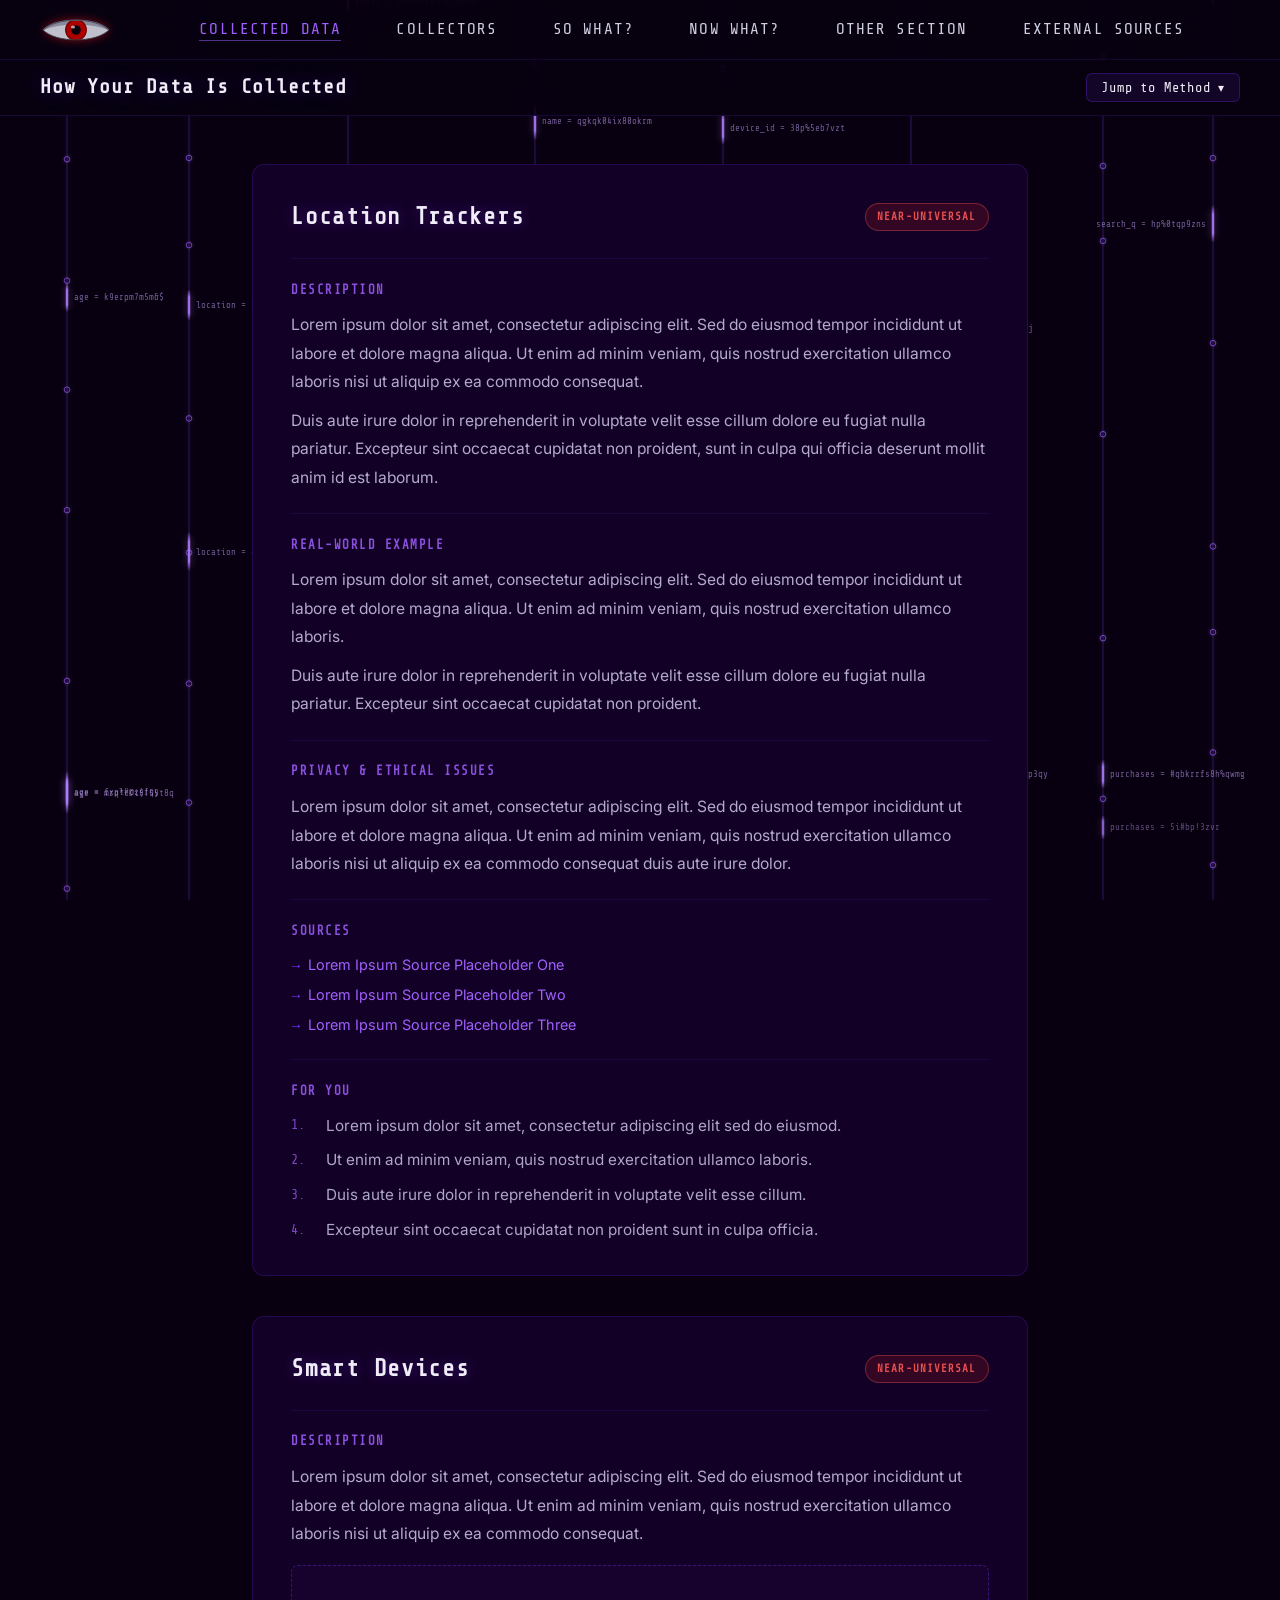
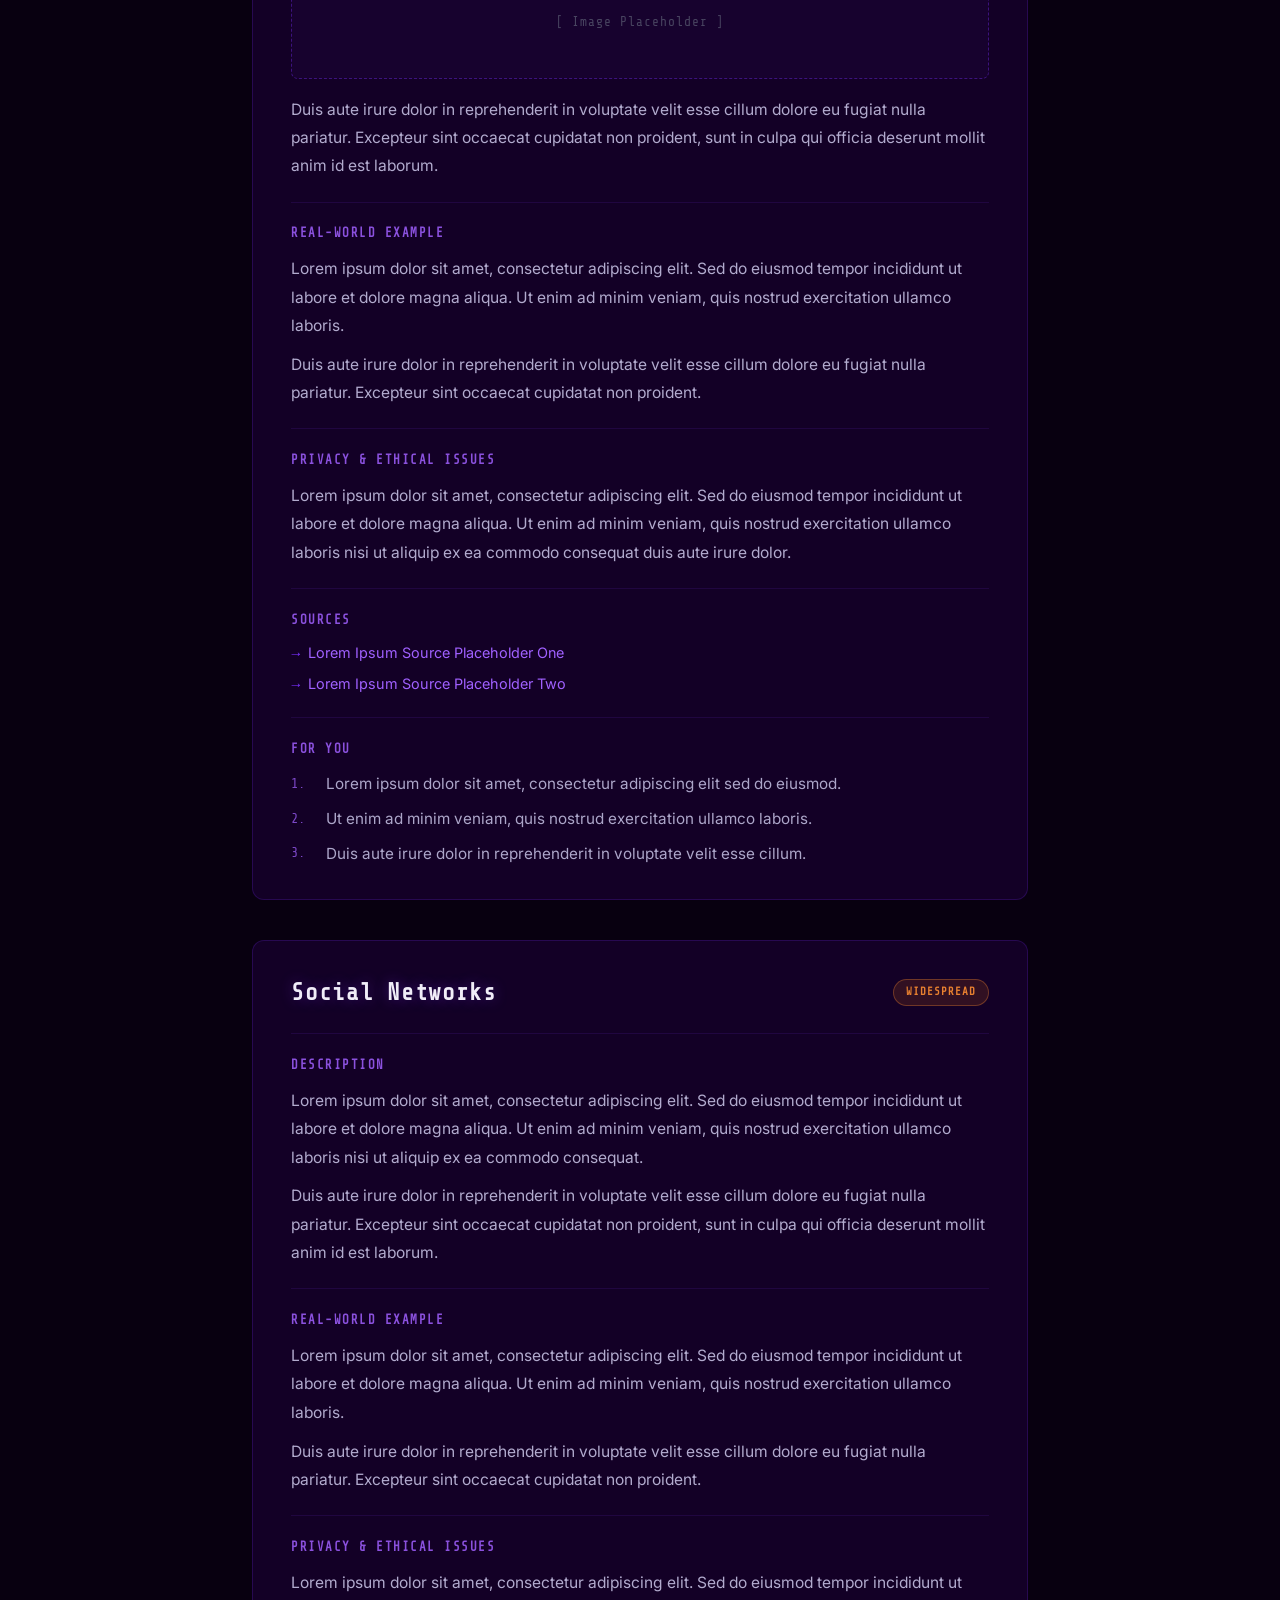
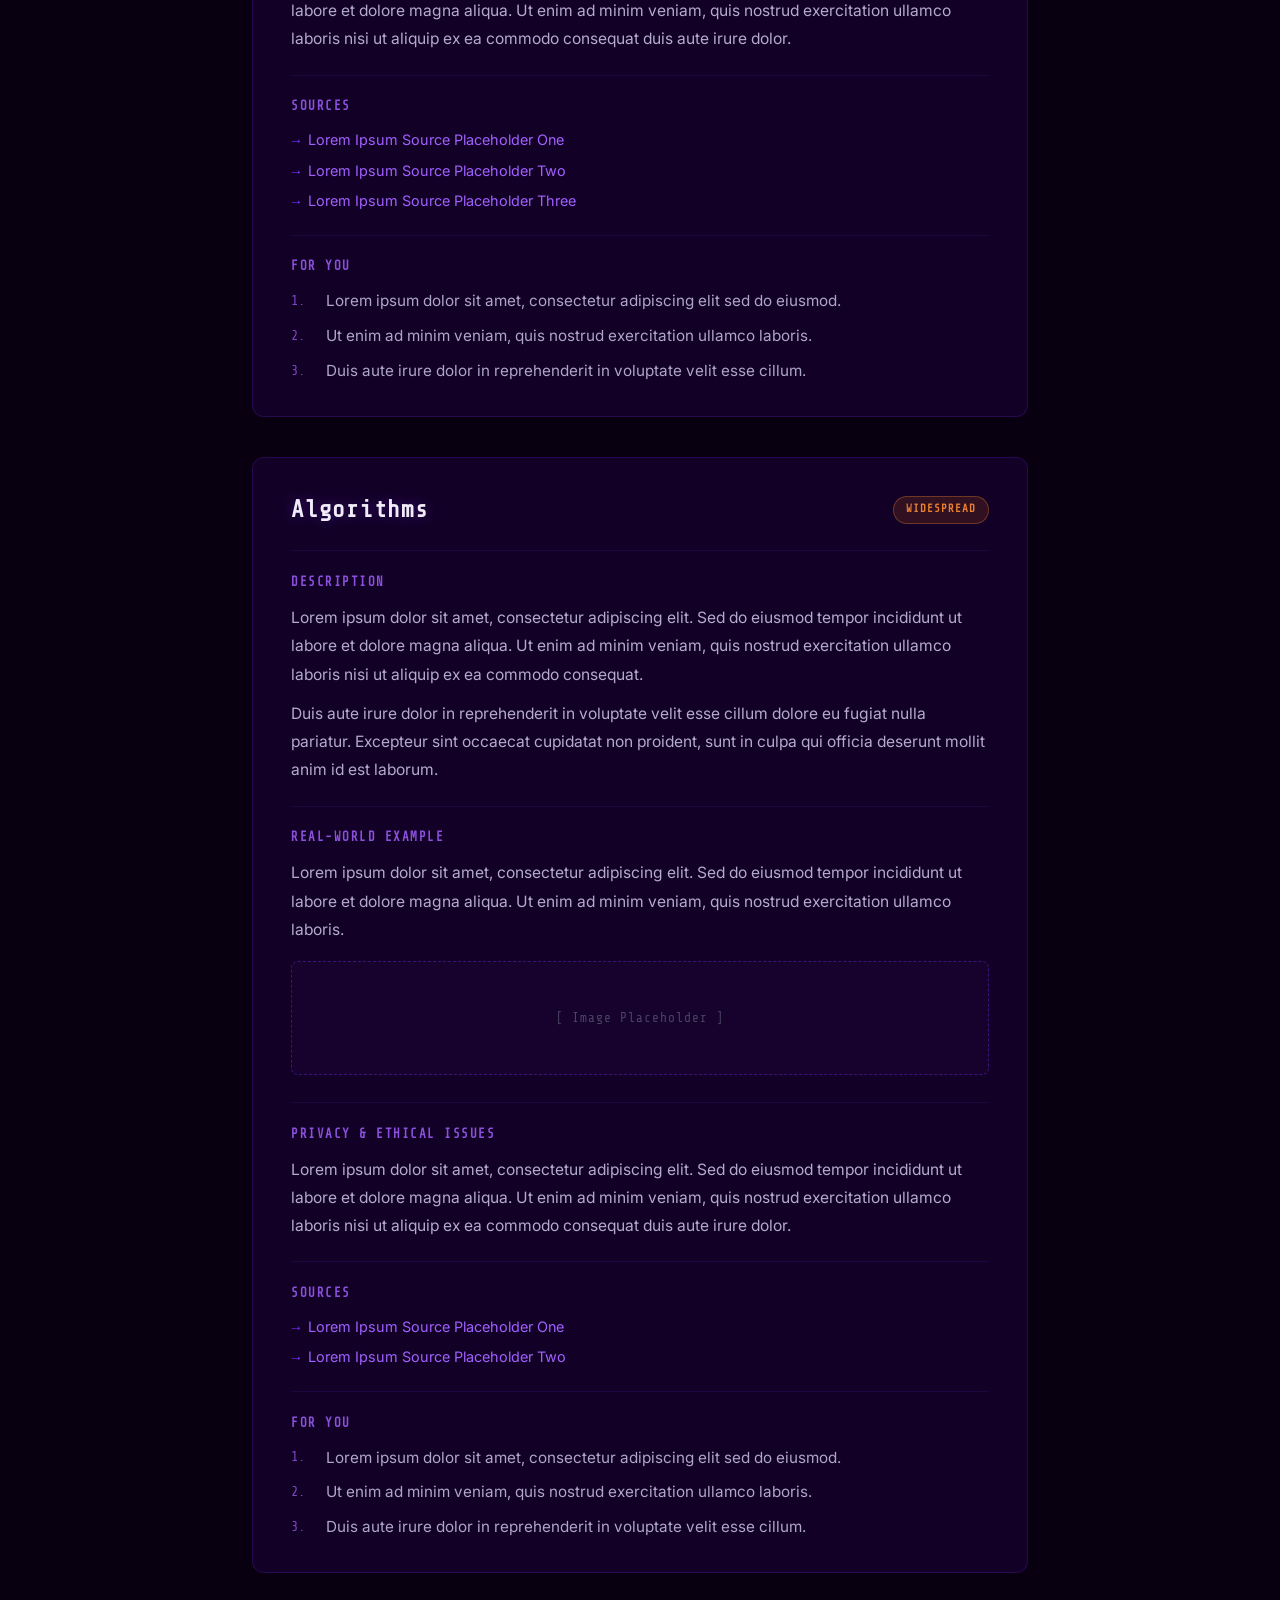
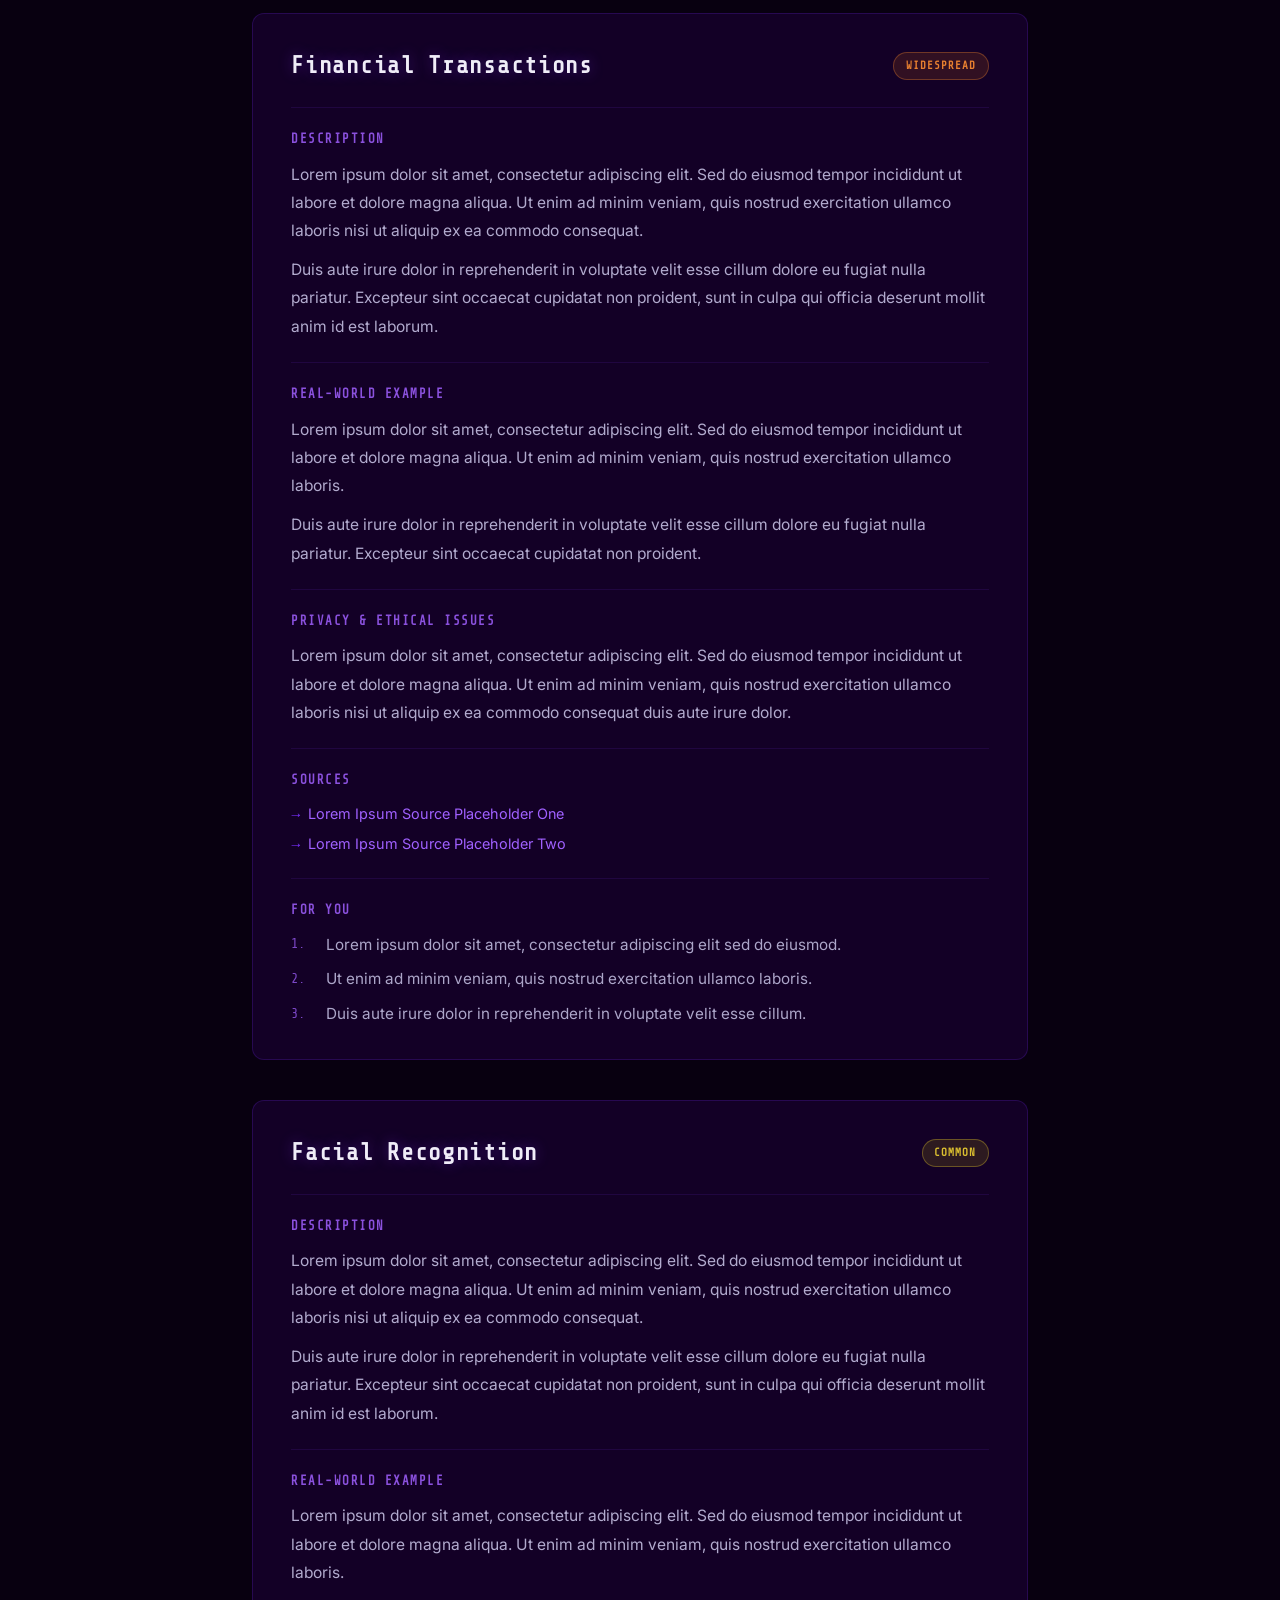
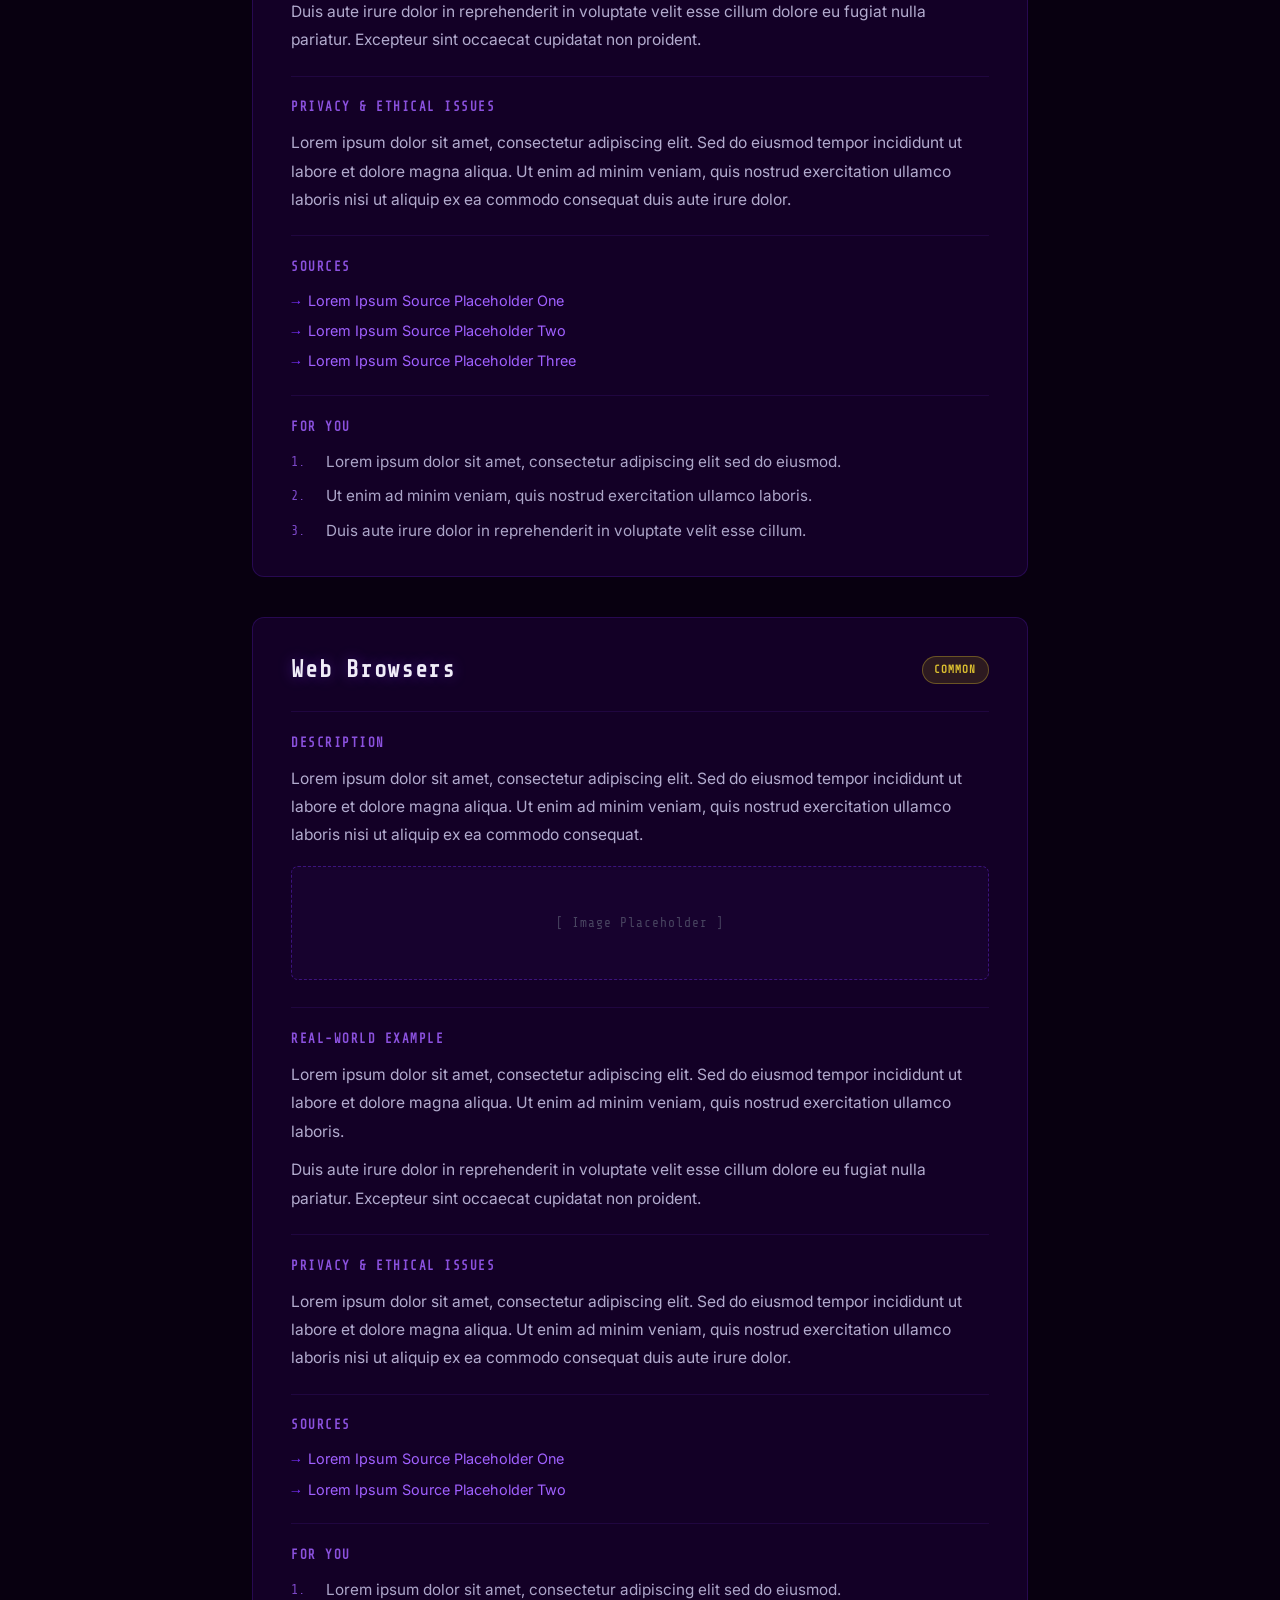
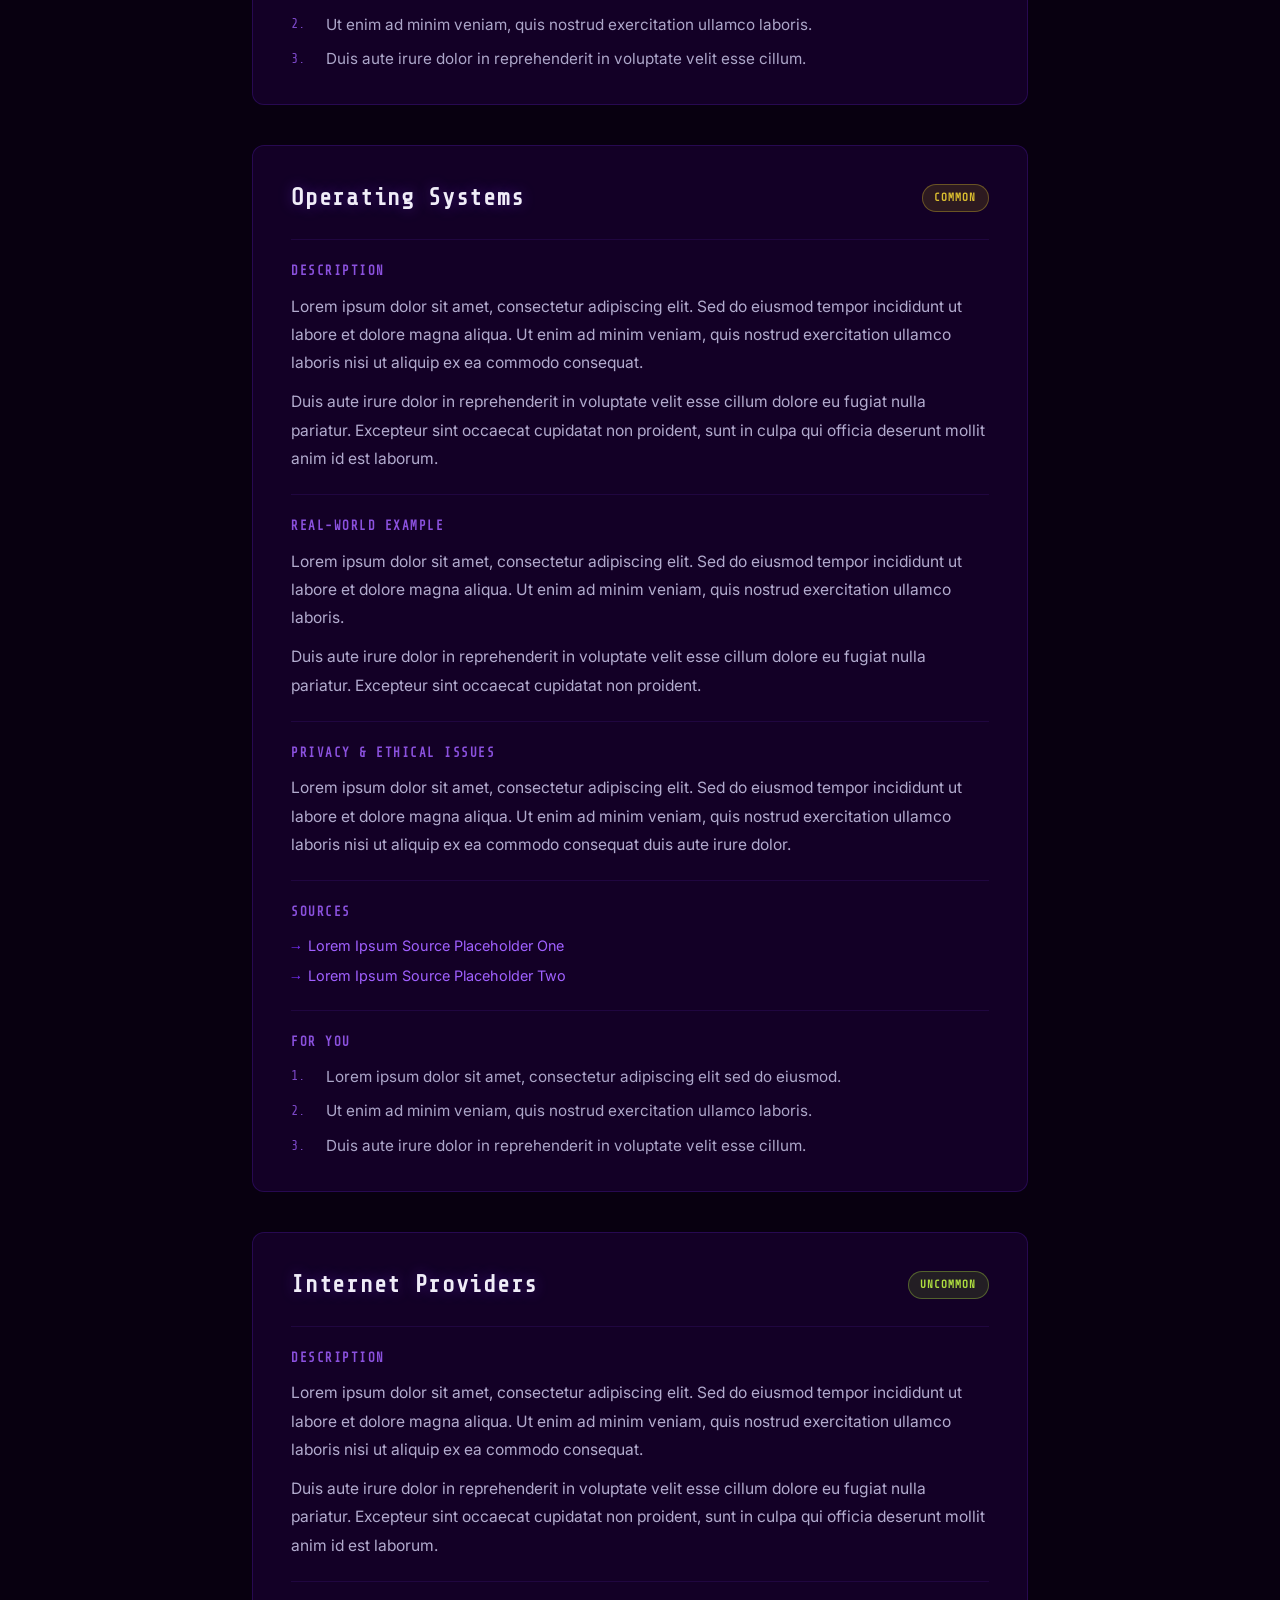
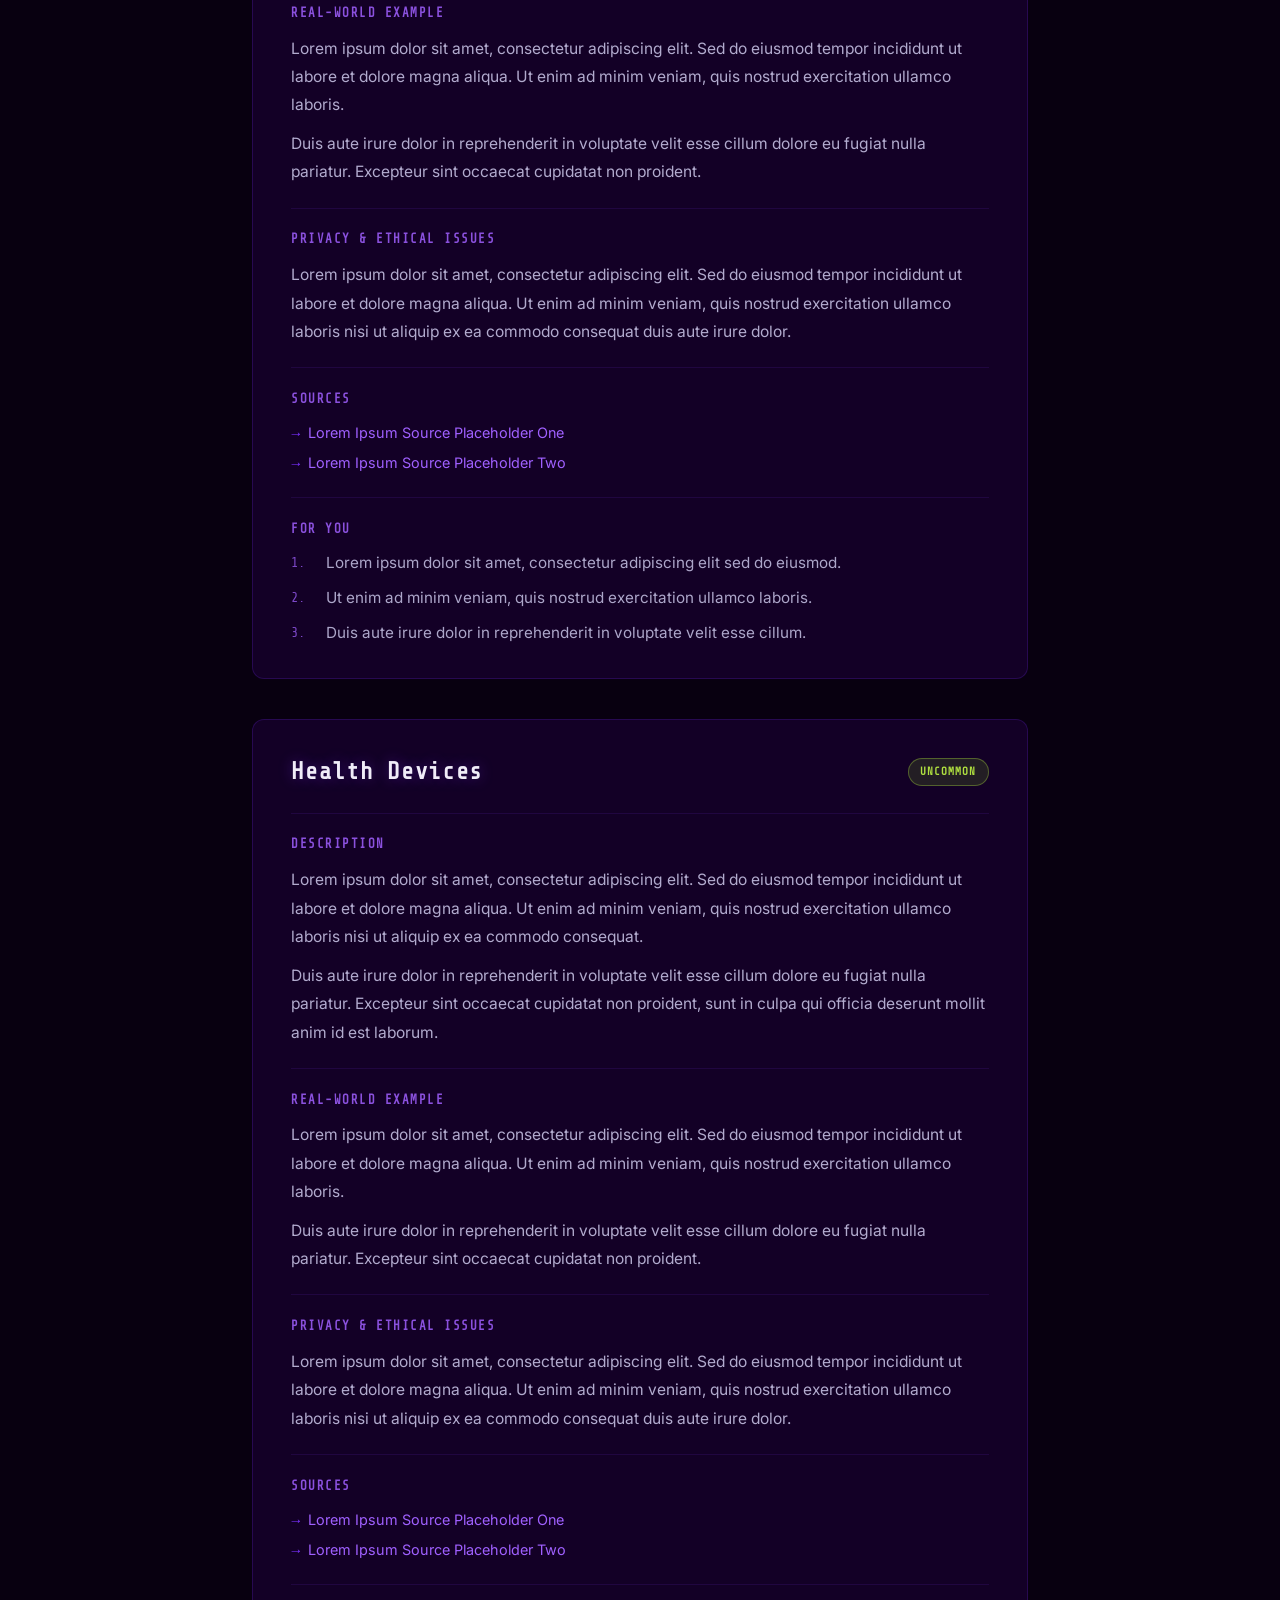
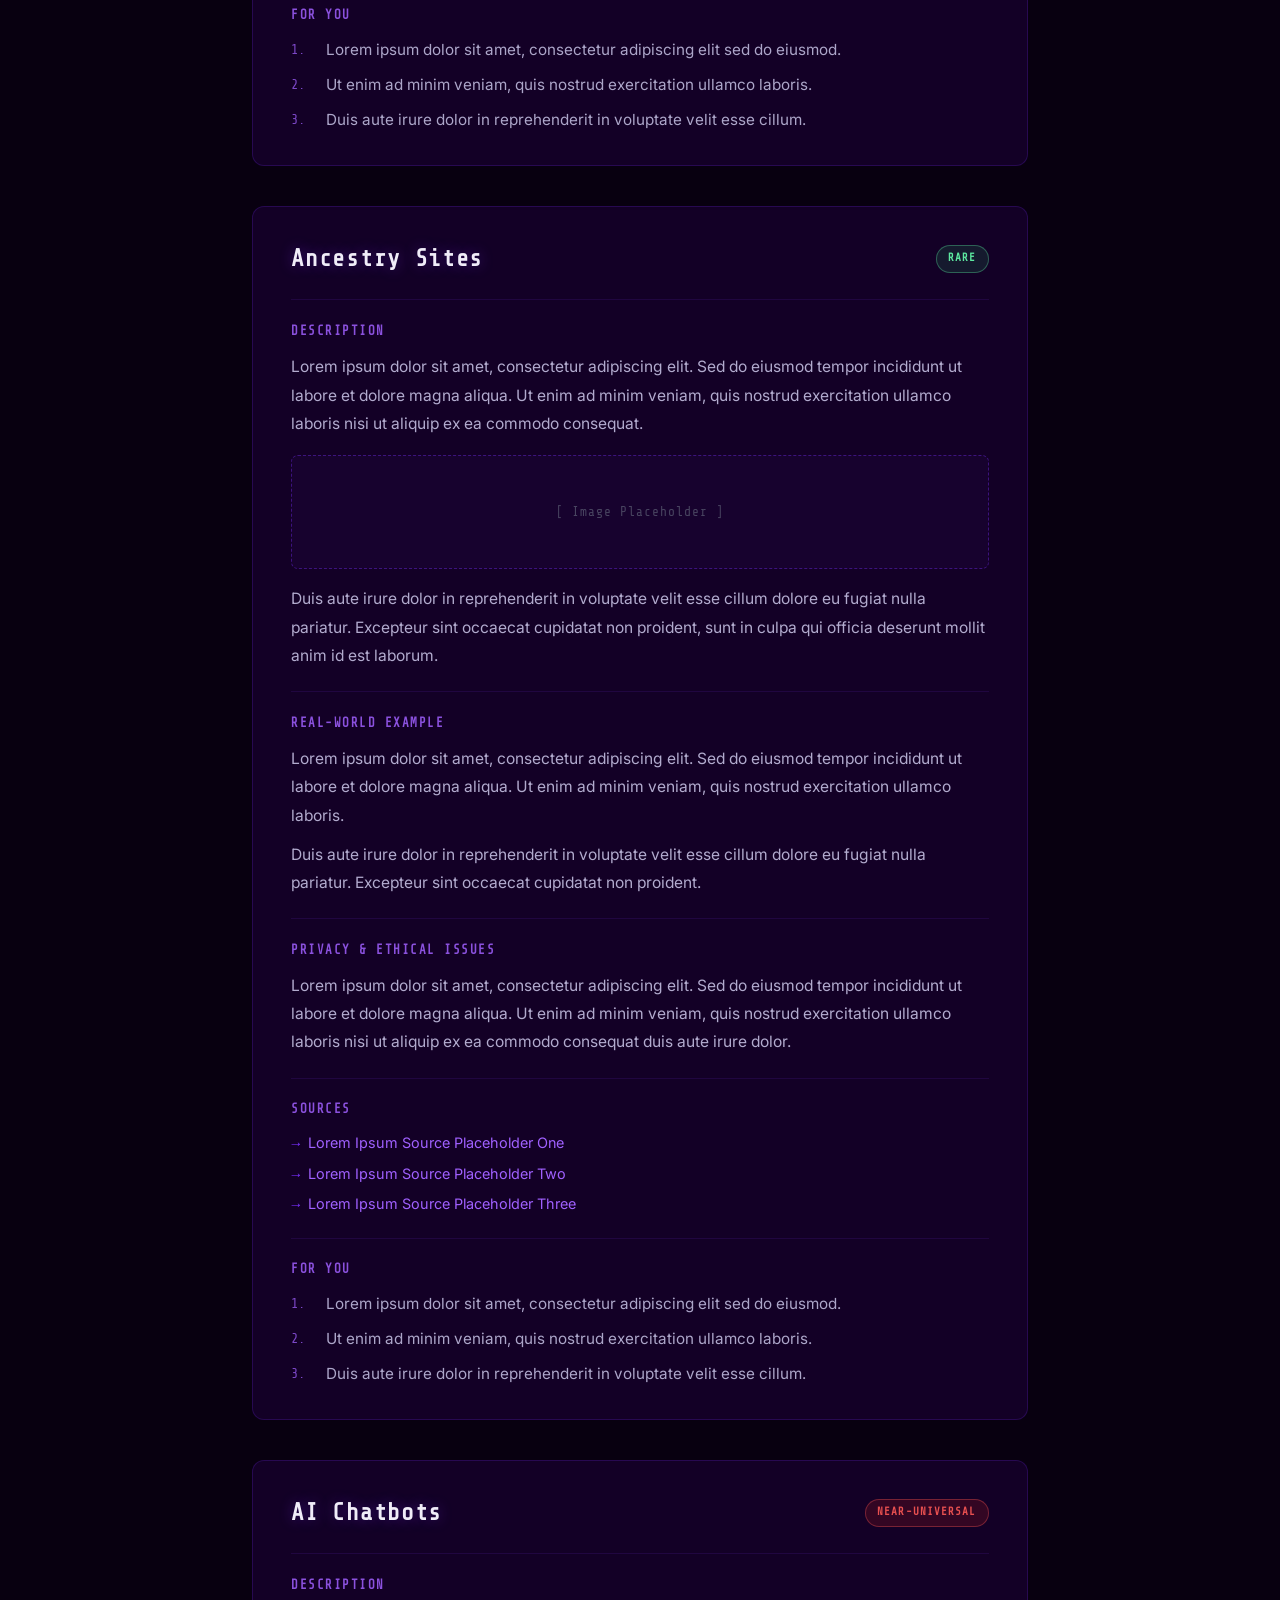
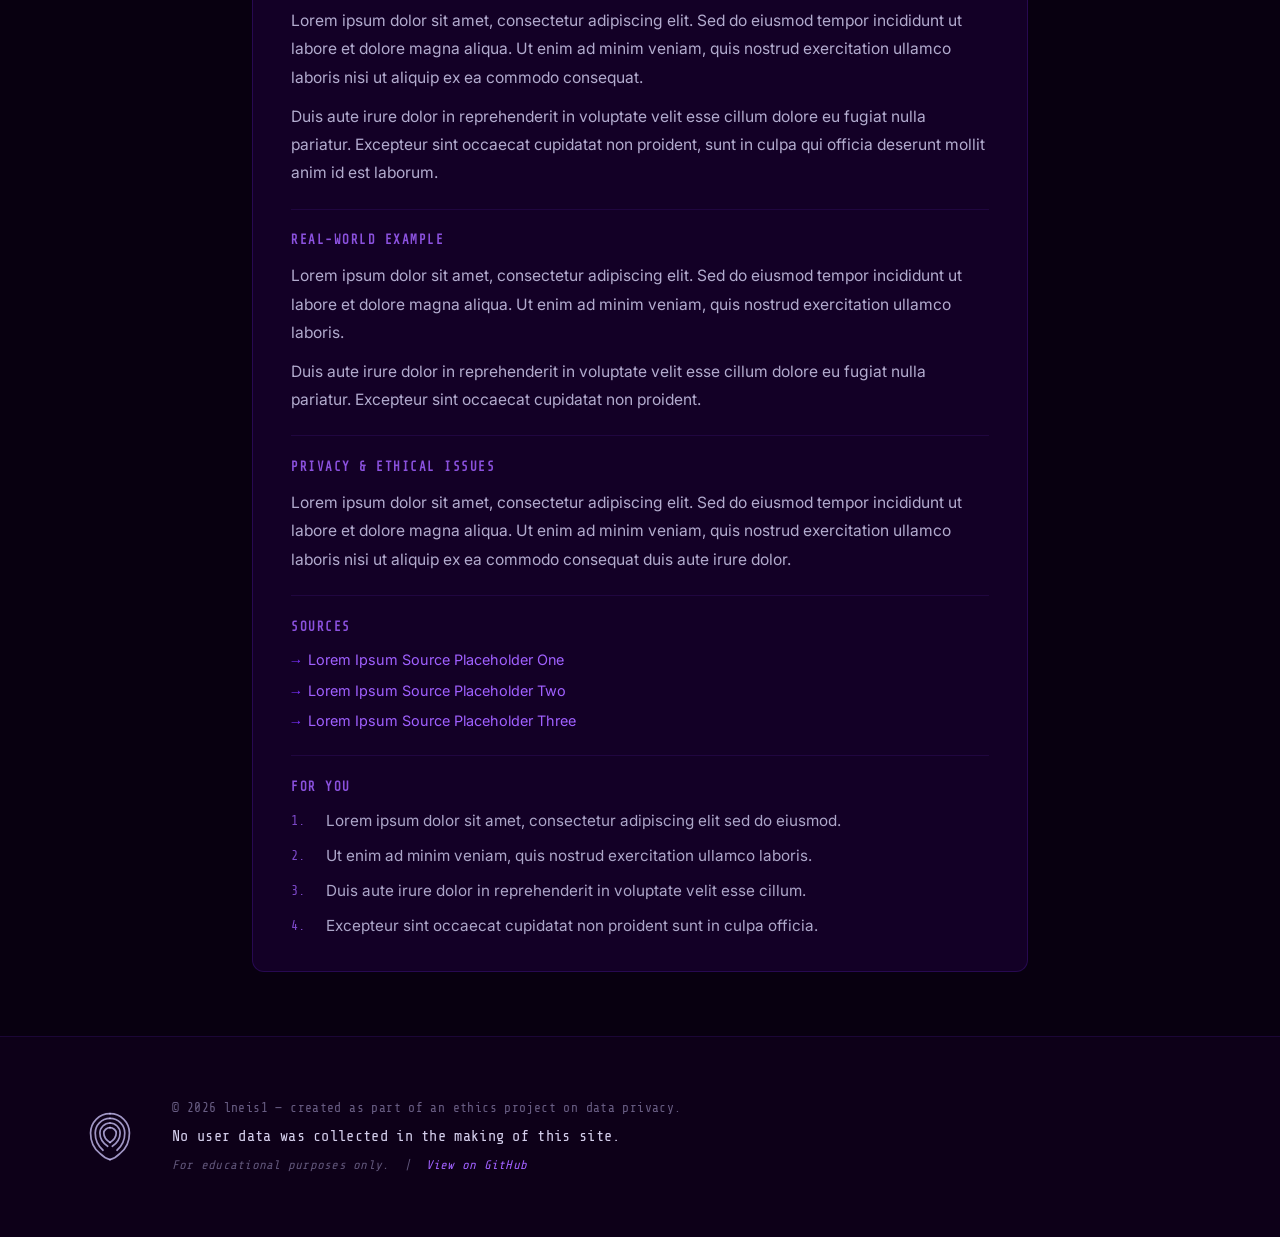
==== pages/collected.html @ 41aafac5 "Added Data Methods Page" ====
<!DOCTYPE html>
<html lang="en">
    <head>
        <meta charset="UTF-8" />
        <meta name="viewport" content="width=device-width, initial-scale=1.0" />
        <title>Collected Data — URData</title>
        <link rel="preconnect" href="https://fonts.googleapis.com" />
        <link rel="preconnect" href="https://fonts.gstatic.com" crossorigin />
        <link href="https://fonts.googleapis.com/css2?family=Share+Tech+Mono&family=Inter:ital,wght@0,300;0,400;0,600;1,300&display=swap" rel="stylesheet" />
        <link rel="stylesheet" href="../assets/css/collected-style.css" />
    </head>
    <body>

        <!-- Animated Wire Background -->
        <canvas id="wire-canvas"></canvas>

        <!-- ================================================
             NAVBAR
             ================================================ -->
        <nav id="navbar">
            <a href="../index.html" id="nav-eye-link" class="nav-eye-link" aria-label="Back to home">
                <svg id="nav-eye-svg" class="eye-svg" viewBox="0 0 120 60" xmlns="http://www.w3.org/2000/svg">
                    <defs>
                        <clipPath id="nav-eye-clip">
                            <path d="M 5,30 C 27,8 93,8 115,30 C 93,52 27,52 5,30 Z" />
                        </clipPath>
                    </defs>
                    <path class="eye-sclera"    d="M 5,30 C 27,8  93,8  115,30 C 93,52 27,52 5,30 Z" />
                    <path class="eye-lid-shade" d="M 5,30 C 27,8  93,8  115,30 C 80,18 40,18 5,30 Z" />
                    <g clip-path="url(#nav-eye-clip)">
                        <circle class="eye-iris"      cx="60" cy="30" r="17" />
                        <circle class="eye-iris-ring" cx="60" cy="30" r="17" />
                        <circle class="eye-iris-mid"  cx="60" cy="30" r="11" />
                        <circle id="nav-pupil"        class="eye-pupil" cx="60" cy="30" r="8" />
                        <ellipse id="nav-highlight"   class="eye-gleam" cx="55" cy="25" rx="3.5" ry="2.5" />
                    </g>
                    <path class="eye-outline"   d="M 5,30 C 27,8  93,8  115,30 C 93,52 27,52 5,30 Z" />
                    <path class="eye-lid-line"  d="M 5,30 C 27,8  93,8  115,30" />
                </svg>
            </a>
            <ul class="nav-links">
                <li><a href="collected.html" class="nav-current">Collected Data</a></li>
                <li><a href="#">Collectors</a></li>
                <li><a href="#">So What?</a></li>
                <li><a href="#">Now What?</a></li>
                <li><a href="#">Other Section</a></li>
                <li><a href="#">External Sources</a></li>
            </ul>
        </nav>

        <!-- ================================================
             FIXED HEADER
             ================================================ -->
        <header id="collected-header">
            <a href="#" class="header-title-link"><h1 class="header-title">How Your Data Is Collected</h1></a>
            <div class="header-right">
                <div class="dropdown-wrap">
                    <button class="dropdown-toggle" id="dropdown-toggle" aria-haspopup="listbox" aria-expanded="false">
                        Jump to Method <span class="dropdown-arrow">▾</span>
                    </button>
                    <ul class="dropdown-menu" id="dropdown-menu" role="listbox">
                        <li><a href="#card-1">Location Trackers</a></li>
                        <li><a href="#card-2">Smart Devices</a></li>
                        <li><a href="#card-3">Social Networks</a></li>
                        <li><a href="#card-4">Algorithms</a></li>
                        <li><a href="#card-5">Financial Transactions</a></li>
                        <li><a href="#card-6">Facial Recognition</a></li>
                        <li><a href="#card-7">Web Browsers</a></li>
                        <li><a href="#card-8">Operating Systems</a></li>
                        <li><a href="#card-9">Internet Providers</a></li>
                        <li><a href="#card-10">Health Devices</a></li>
                        <li><a href="#card-11">Ancestry Sites</a></li>
                        <li><a href="#card-12">AI Chatbots</a></li>
                    </ul>
                </div>
            </div>
        </header>

        <!-- ================================================
             MAIN CONTENT
             ================================================ -->
        <main id="collected-main">
            <div class="cards-container">

                <!-- ── CARD 1 ── -->
                <article class="method-card" id="card-1">
                    <div class="card-header-line">
                        <h2 class="method-name">Location Trackers</h2>
                        <span class="commonality-pill near-universal">Near-Universal</span>
                    </div>
                    <hr class="card-divider" />
                    <section class="card-section">
                        <h3 class="section-label">Description</h3>
                        <p>Lorem ipsum dolor sit amet, consectetur adipiscing elit. Sed do eiusmod tempor incididunt ut labore et dolore magna aliqua. Ut enim ad minim veniam, quis nostrud exercitation ullamco laboris nisi ut aliquip ex ea commodo consequat.</p>
                        <p>Duis aute irure dolor in reprehenderit in voluptate velit esse cillum dolore eu fugiat nulla pariatur. Excepteur sint occaecat cupidatat non proident, sunt in culpa qui officia deserunt mollit anim id est laborum.</p>
                    </section>
                    <hr class="card-divider" />
                    <section class="card-section">
                        <h3 class="section-label">Real-World Example</h3>
                        <p>Lorem ipsum dolor sit amet, consectetur adipiscing elit. Sed do eiusmod tempor incididunt ut labore et dolore magna aliqua. Ut enim ad minim veniam, quis nostrud exercitation ullamco laboris.</p>
                        <p>Duis aute irure dolor in reprehenderit in voluptate velit esse cillum dolore eu fugiat nulla pariatur. Excepteur sint occaecat cupidatat non proident.</p>
                    </section>
                    <hr class="card-divider" />
                    <section class="card-section">
                        <h3 class="section-label">Privacy &amp; Ethical Issues</h3>
                        <p>Lorem ipsum dolor sit amet, consectetur adipiscing elit. Sed do eiusmod tempor incididunt ut labore et dolore magna aliqua. Ut enim ad minim veniam, quis nostrud exercitation ullamco laboris nisi ut aliquip ex ea commodo consequat duis aute irure dolor.</p>
                    </section>
                    <hr class="card-divider" />
                    <section class="card-section">
                        <h3 class="section-label">Sources</h3>
                        <ul class="sources-list">
                            <li><a href="#" class="source-link">Lorem Ipsum Source Placeholder One</a></li>
                            <li><a href="#" class="source-link">Lorem Ipsum Source Placeholder Two</a></li>
                            <li><a href="#" class="source-link">Lorem Ipsum Source Placeholder Three</a></li>
                        </ul>
                    </section>
                    <hr class="card-divider" />
                    <section class="card-section">
                        <h3 class="section-label">For You</h3>
                        <ol class="action-list">
                            <li>Lorem ipsum dolor sit amet, consectetur adipiscing elit sed do eiusmod.</li>
                            <li>Ut enim ad minim veniam, quis nostrud exercitation ullamco laboris.</li>
                            <li>Duis aute irure dolor in reprehenderit in voluptate velit esse cillum.</li>
                            <li>Excepteur sint occaecat cupidatat non proident sunt in culpa officia.</li>
                        </ol>
                    </section>
                </article>

                <!-- ── CARD 2 ── -->
                <article class="method-card" id="card-2">
                    <div class="card-header-line">
                        <h2 class="method-name">Smart Devices</h2>
                        <span class="commonality-pill near-universal">Near-Universal</span>
                    </div>
                    <hr class="card-divider" />
                    <section class="card-section">
                        <h3 class="section-label">Description</h3>
                        <p>Lorem ipsum dolor sit amet, consectetur adipiscing elit. Sed do eiusmod tempor incididunt ut labore et dolore magna aliqua. Ut enim ad minim veniam, quis nostrud exercitation ullamco laboris nisi ut aliquip ex ea commodo consequat.</p>
                        <div class="img-placeholder">[ Image Placeholder ]</div>
                        <p>Duis aute irure dolor in reprehenderit in voluptate velit esse cillum dolore eu fugiat nulla pariatur. Excepteur sint occaecat cupidatat non proident, sunt in culpa qui officia deserunt mollit anim id est laborum.</p>
                    </section>
                    <hr class="card-divider" />
                    <section class="card-section">
                        <h3 class="section-label">Real-World Example</h3>
                        <p>Lorem ipsum dolor sit amet, consectetur adipiscing elit. Sed do eiusmod tempor incididunt ut labore et dolore magna aliqua. Ut enim ad minim veniam, quis nostrud exercitation ullamco laboris.</p>
                        <p>Duis aute irure dolor in reprehenderit in voluptate velit esse cillum dolore eu fugiat nulla pariatur. Excepteur sint occaecat cupidatat non proident.</p>
                    </section>
                    <hr class="card-divider" />
                    <section class="card-section">
                        <h3 class="section-label">Privacy &amp; Ethical Issues</h3>
                        <p>Lorem ipsum dolor sit amet, consectetur adipiscing elit. Sed do eiusmod tempor incididunt ut labore et dolore magna aliqua. Ut enim ad minim veniam, quis nostrud exercitation ullamco laboris nisi ut aliquip ex ea commodo consequat duis aute irure dolor.</p>
                    </section>
                    <hr class="card-divider" />
                    <section class="card-section">
                        <h3 class="section-label">Sources</h3>
                        <ul class="sources-list">
                            <li><a href="#" class="source-link">Lorem Ipsum Source Placeholder One</a></li>
                            <li><a href="#" class="source-link">Lorem Ipsum Source Placeholder Two</a></li>
                        </ul>
                    </section>
                    <hr class="card-divider" />
                    <section class="card-section">
                        <h3 class="section-label">For You</h3>
                        <ol class="action-list">
                            <li>Lorem ipsum dolor sit amet, consectetur adipiscing elit sed do eiusmod.</li>
                            <li>Ut enim ad minim veniam, quis nostrud exercitation ullamco laboris.</li>
                            <li>Duis aute irure dolor in reprehenderit in voluptate velit esse cillum.</li>
                        </ol>
                    </section>
                </article>

                <!-- ── CARD 3 ── -->
                <article class="method-card" id="card-3">
                    <div class="card-header-line">
                        <h2 class="method-name">Social Networks</h2>
                        <span class="commonality-pill widespread">Widespread</span>
                    </div>
                    <hr class="card-divider" />
                    <section class="card-section">
                        <h3 class="section-label">Description</h3>
                        <p>Lorem ipsum dolor sit amet, consectetur adipiscing elit. Sed do eiusmod tempor incididunt ut labore et dolore magna aliqua. Ut enim ad minim veniam, quis nostrud exercitation ullamco laboris nisi ut aliquip ex ea commodo consequat.</p>
                        <p>Duis aute irure dolor in reprehenderit in voluptate velit esse cillum dolore eu fugiat nulla pariatur. Excepteur sint occaecat cupidatat non proident, sunt in culpa qui officia deserunt mollit anim id est laborum.</p>
                    </section>
                    <hr class="card-divider" />
                    <section class="card-section">
                        <h3 class="section-label">Real-World Example</h3>
                        <p>Lorem ipsum dolor sit amet, consectetur adipiscing elit. Sed do eiusmod tempor incididunt ut labore et dolore magna aliqua. Ut enim ad minim veniam, quis nostrud exercitation ullamco laboris.</p>
                        <p>Duis aute irure dolor in reprehenderit in voluptate velit esse cillum dolore eu fugiat nulla pariatur. Excepteur sint occaecat cupidatat non proident.</p>
                    </section>
                    <hr class="card-divider" />
                    <section class="card-section">
                        <h3 class="section-label">Privacy &amp; Ethical Issues</h3>
                        <p>Lorem ipsum dolor sit amet, consectetur adipiscing elit. Sed do eiusmod tempor incididunt ut labore et dolore magna aliqua. Ut enim ad minim veniam, quis nostrud exercitation ullamco laboris nisi ut aliquip ex ea commodo consequat duis aute irure dolor.</p>
                    </section>
                    <hr class="card-divider" />
                    <section class="card-section">
                        <h3 class="section-label">Sources</h3>
                        <ul class="sources-list">
                            <li><a href="#" class="source-link">Lorem Ipsum Source Placeholder One</a></li>
                            <li><a href="#" class="source-link">Lorem Ipsum Source Placeholder Two</a></li>
                            <li><a href="#" class="source-link">Lorem Ipsum Source Placeholder Three</a></li>
                        </ul>
                    </section>
                    <hr class="card-divider" />
                    <section class="card-section">
                        <h3 class="section-label">For You</h3>
                        <ol class="action-list">
                            <li>Lorem ipsum dolor sit amet, consectetur adipiscing elit sed do eiusmod.</li>
                            <li>Ut enim ad minim veniam, quis nostrud exercitation ullamco laboris.</li>
                            <li>Duis aute irure dolor in reprehenderit in voluptate velit esse cillum.</li>
                        </ol>
                    </section>
                </article>

                <!-- ── CARD 4 ── -->
                <article class="method-card" id="card-4">
                    <div class="card-header-line">
                        <h2 class="method-name">Algorithms</h2>
                        <span class="commonality-pill widespread">Widespread</span>
                    </div>
                    <hr class="card-divider" />
                    <section class="card-section">
                        <h3 class="section-label">Description</h3>
                        <p>Lorem ipsum dolor sit amet, consectetur adipiscing elit. Sed do eiusmod tempor incididunt ut labore et dolore magna aliqua. Ut enim ad minim veniam, quis nostrud exercitation ullamco laboris nisi ut aliquip ex ea commodo consequat.</p>
                        <p>Duis aute irure dolor in reprehenderit in voluptate velit esse cillum dolore eu fugiat nulla pariatur. Excepteur sint occaecat cupidatat non proident, sunt in culpa qui officia deserunt mollit anim id est laborum.</p>
                    </section>
                    <hr class="card-divider" />
                    <section class="card-section">
                        <h3 class="section-label">Real-World Example</h3>
                        <p>Lorem ipsum dolor sit amet, consectetur adipiscing elit. Sed do eiusmod tempor incididunt ut labore et dolore magna aliqua. Ut enim ad minim veniam, quis nostrud exercitation ullamco laboris.</p>
                        <div class="img-placeholder">[ Image Placeholder ]</div>
                    </section>
                    <hr class="card-divider" />
                    <section class="card-section">
                        <h3 class="section-label">Privacy &amp; Ethical Issues</h3>
                        <p>Lorem ipsum dolor sit amet, consectetur adipiscing elit. Sed do eiusmod tempor incididunt ut labore et dolore magna aliqua. Ut enim ad minim veniam, quis nostrud exercitation ullamco laboris nisi ut aliquip ex ea commodo consequat duis aute irure dolor.</p>
                    </section>
                    <hr class="card-divider" />
                    <section class="card-section">
                        <h3 class="section-label">Sources</h3>
                        <ul class="sources-list">
                            <li><a href="#" class="source-link">Lorem Ipsum Source Placeholder One</a></li>
                            <li><a href="#" class="source-link">Lorem Ipsum Source Placeholder Two</a></li>
                        </ul>
                    </section>
                    <hr class="card-divider" />
                    <section class="card-section">
                        <h3 class="section-label">For You</h3>
                        <ol class="action-list">
                            <li>Lorem ipsum dolor sit amet, consectetur adipiscing elit sed do eiusmod.</li>
                            <li>Ut enim ad minim veniam, quis nostrud exercitation ullamco laboris.</li>
                            <li>Duis aute irure dolor in reprehenderit in voluptate velit esse cillum.</li>
                        </ol>
                    </section>
                </article>

                <!-- ── CARD 5 ── -->
                <article class="method-card" id="card-5">
                    <div class="card-header-line">
                        <h2 class="method-name">Financial Transactions</h2>
                        <span class="commonality-pill widespread">Widespread</span>
                    </div>
                    <hr class="card-divider" />
                    <section class="card-section">
                        <h3 class="section-label">Description</h3>
                        <p>Lorem ipsum dolor sit amet, consectetur adipiscing elit. Sed do eiusmod tempor incididunt ut labore et dolore magna aliqua. Ut enim ad minim veniam, quis nostrud exercitation ullamco laboris nisi ut aliquip ex ea commodo consequat.</p>
                        <p>Duis aute irure dolor in reprehenderit in voluptate velit esse cillum dolore eu fugiat nulla pariatur. Excepteur sint occaecat cupidatat non proident, sunt in culpa qui officia deserunt mollit anim id est laborum.</p>
                    </section>
                    <hr class="card-divider" />
                    <section class="card-section">
                        <h3 class="section-label">Real-World Example</h3>
                        <p>Lorem ipsum dolor sit amet, consectetur adipiscing elit. Sed do eiusmod tempor incididunt ut labore et dolore magna aliqua. Ut enim ad minim veniam, quis nostrud exercitation ullamco laboris.</p>
                        <p>Duis aute irure dolor in reprehenderit in voluptate velit esse cillum dolore eu fugiat nulla pariatur. Excepteur sint occaecat cupidatat non proident.</p>
                    </section>
                    <hr class="card-divider" />
                    <section class="card-section">
                        <h3 class="section-label">Privacy &amp; Ethical Issues</h3>
                        <p>Lorem ipsum dolor sit amet, consectetur adipiscing elit. Sed do eiusmod tempor incididunt ut labore et dolore magna aliqua. Ut enim ad minim veniam, quis nostrud exercitation ullamco laboris nisi ut aliquip ex ea commodo consequat duis aute irure dolor.</p>
                    </section>
                    <hr class="card-divider" />
                    <section class="card-section">
                        <h3 class="section-label">Sources</h3>
                        <ul class="sources-list">
                            <li><a href="#" class="source-link">Lorem Ipsum Source Placeholder One</a></li>
                            <li><a href="#" class="source-link">Lorem Ipsum Source Placeholder Two</a></li>
                        </ul>
                    </section>
                    <hr class="card-divider" />
                    <section class="card-section">
                        <h3 class="section-label">For You</h3>
                        <ol class="action-list">
                            <li>Lorem ipsum dolor sit amet, consectetur adipiscing elit sed do eiusmod.</li>
                            <li>Ut enim ad minim veniam, quis nostrud exercitation ullamco laboris.</li>
                            <li>Duis aute irure dolor in reprehenderit in voluptate velit esse cillum.</li>
                        </ol>
                    </section>
                </article>

                <!-- ── CARD 6 ── -->
                <article class="method-card" id="card-6">
                    <div class="card-header-line">
                        <h2 class="method-name">Facial Recognition</h2>
                        <span class="commonality-pill common">Common</span>
                    </div>
                    <hr class="card-divider" />
                    <section class="card-section">
                        <h3 class="section-label">Description</h3>
                        <p>Lorem ipsum dolor sit amet, consectetur adipiscing elit. Sed do eiusmod tempor incididunt ut labore et dolore magna aliqua. Ut enim ad minim veniam, quis nostrud exercitation ullamco laboris nisi ut aliquip ex ea commodo consequat.</p>
                        <p>Duis aute irure dolor in reprehenderit in voluptate velit esse cillum dolore eu fugiat nulla pariatur. Excepteur sint occaecat cupidatat non proident, sunt in culpa qui officia deserunt mollit anim id est laborum.</p>
                    </section>
                    <hr class="card-divider" />
                    <section class="card-section">
                        <h3 class="section-label">Real-World Example</h3>
                        <p>Lorem ipsum dolor sit amet, consectetur adipiscing elit. Sed do eiusmod tempor incididunt ut labore et dolore magna aliqua. Ut enim ad minim veniam, quis nostrud exercitation ullamco laboris.</p>
                        <p>Duis aute irure dolor in reprehenderit in voluptate velit esse cillum dolore eu fugiat nulla pariatur. Excepteur sint occaecat cupidatat non proident.</p>
                    </section>
                    <hr class="card-divider" />
                    <section class="card-section">
                        <h3 class="section-label">Privacy &amp; Ethical Issues</h3>
                        <p>Lorem ipsum dolor sit amet, consectetur adipiscing elit. Sed do eiusmod tempor incididunt ut labore et dolore magna aliqua. Ut enim ad minim veniam, quis nostrud exercitation ullamco laboris nisi ut aliquip ex ea commodo consequat duis aute irure dolor.</p>
                    </section>
                    <hr class="card-divider" />
                    <section class="card-section">
                        <h3 class="section-label">Sources</h3>
                        <ul class="sources-list">
                            <li><a href="#" class="source-link">Lorem Ipsum Source Placeholder One</a></li>
                            <li><a href="#" class="source-link">Lorem Ipsum Source Placeholder Two</a></li>
                            <li><a href="#" class="source-link">Lorem Ipsum Source Placeholder Three</a></li>
                        </ul>
                    </section>
                    <hr class="card-divider" />
                    <section class="card-section">
                        <h3 class="section-label">For You</h3>
                        <ol class="action-list">
                            <li>Lorem ipsum dolor sit amet, consectetur adipiscing elit sed do eiusmod.</li>
                            <li>Ut enim ad minim veniam, quis nostrud exercitation ullamco laboris.</li>
                            <li>Duis aute irure dolor in reprehenderit in voluptate velit esse cillum.</li>
                        </ol>
                    </section>
                </article>

                <!-- ── CARD 7 ── -->
                <article class="method-card" id="card-7">
                    <div class="card-header-line">
                        <h2 class="method-name">Web Browsers</h2>
                        <span class="commonality-pill common">Common</span>
                    </div>
                    <hr class="card-divider" />
                    <section class="card-section">
                        <h3 class="section-label">Description</h3>
                        <p>Lorem ipsum dolor sit amet, consectetur adipiscing elit. Sed do eiusmod tempor incididunt ut labore et dolore magna aliqua. Ut enim ad minim veniam, quis nostrud exercitation ullamco laboris nisi ut aliquip ex ea commodo consequat.</p>
                        <div class="img-placeholder">[ Image Placeholder ]</div>
                    </section>
                    <hr class="card-divider" />
                    <section class="card-section">
                        <h3 class="section-label">Real-World Example</h3>
                        <p>Lorem ipsum dolor sit amet, consectetur adipiscing elit. Sed do eiusmod tempor incididunt ut labore et dolore magna aliqua. Ut enim ad minim veniam, quis nostrud exercitation ullamco laboris.</p>
                        <p>Duis aute irure dolor in reprehenderit in voluptate velit esse cillum dolore eu fugiat nulla pariatur. Excepteur sint occaecat cupidatat non proident.</p>
                    </section>
                    <hr class="card-divider" />
                    <section class="card-section">
                        <h3 class="section-label">Privacy &amp; Ethical Issues</h3>
                        <p>Lorem ipsum dolor sit amet, consectetur adipiscing elit. Sed do eiusmod tempor incididunt ut labore et dolore magna aliqua. Ut enim ad minim veniam, quis nostrud exercitation ullamco laboris nisi ut aliquip ex ea commodo consequat duis aute irure dolor.</p>
                    </section>
                    <hr class="card-divider" />
                    <section class="card-section">
                        <h3 class="section-label">Sources</h3>
                        <ul class="sources-list">
                            <li><a href="#" class="source-link">Lorem Ipsum Source Placeholder One</a></li>
                            <li><a href="#" class="source-link">Lorem Ipsum Source Placeholder Two</a></li>
                        </ul>
                    </section>
                    <hr class="card-divider" />
                    <section class="card-section">
                        <h3 class="section-label">For You</h3>
                        <ol class="action-list">
                            <li>Lorem ipsum dolor sit amet, consectetur adipiscing elit sed do eiusmod.</li>
                            <li>Ut enim ad minim veniam, quis nostrud exercitation ullamco laboris.</li>
                            <li>Duis aute irure dolor in reprehenderit in voluptate velit esse cillum.</li>
                        </ol>
                    </section>
                </article>

                <!-- ── CARD 8 ── -->
                <article class="method-card" id="card-8">
                    <div class="card-header-line">
                        <h2 class="method-name">Operating Systems</h2>
                        <span class="commonality-pill common">Common</span>
                    </div>
                    <hr class="card-divider" />
                    <section class="card-section">
                        <h3 class="section-label">Description</h3>
                        <p>Lorem ipsum dolor sit amet, consectetur adipiscing elit. Sed do eiusmod tempor incididunt ut labore et dolore magna aliqua. Ut enim ad minim veniam, quis nostrud exercitation ullamco laboris nisi ut aliquip ex ea commodo consequat.</p>
                        <p>Duis aute irure dolor in reprehenderit in voluptate velit esse cillum dolore eu fugiat nulla pariatur. Excepteur sint occaecat cupidatat non proident, sunt in culpa qui officia deserunt mollit anim id est laborum.</p>
                    </section>
                    <hr class="card-divider" />
                    <section class="card-section">
                        <h3 class="section-label">Real-World Example</h3>
                        <p>Lorem ipsum dolor sit amet, consectetur adipiscing elit. Sed do eiusmod tempor incididunt ut labore et dolore magna aliqua. Ut enim ad minim veniam, quis nostrud exercitation ullamco laboris.</p>
                        <p>Duis aute irure dolor in reprehenderit in voluptate velit esse cillum dolore eu fugiat nulla pariatur. Excepteur sint occaecat cupidatat non proident.</p>
                    </section>
                    <hr class="card-divider" />
                    <section class="card-section">
                        <h3 class="section-label">Privacy &amp; Ethical Issues</h3>
                        <p>Lorem ipsum dolor sit amet, consectetur adipiscing elit. Sed do eiusmod tempor incididunt ut labore et dolore magna aliqua. Ut enim ad minim veniam, quis nostrud exercitation ullamco laboris nisi ut aliquip ex ea commodo consequat duis aute irure dolor.</p>
                    </section>
                    <hr class="card-divider" />
                    <section class="card-section">
                        <h3 class="section-label">Sources</h3>
                        <ul class="sources-list">
                            <li><a href="#" class="source-link">Lorem Ipsum Source Placeholder One</a></li>
                            <li><a href="#" class="source-link">Lorem Ipsum Source Placeholder Two</a></li>
                        </ul>
                    </section>
                    <hr class="card-divider" />
                    <section class="card-section">
                        <h3 class="section-label">For You</h3>
                        <ol class="action-list">
                            <li>Lorem ipsum dolor sit amet, consectetur adipiscing elit sed do eiusmod.</li>
                            <li>Ut enim ad minim veniam, quis nostrud exercitation ullamco laboris.</li>
                            <li>Duis aute irure dolor in reprehenderit in voluptate velit esse cillum.</li>
                        </ol>
                    </section>
                </article>

                <!-- ── CARD 9 ── -->
                <article class="method-card" id="card-9">
                    <div class="card-header-line">
                        <h2 class="method-name">Internet Providers</h2>
                        <span class="commonality-pill uncommon">Uncommon</span>
                    </div>
                    <hr class="card-divider" />
                    <section class="card-section">
                        <h3 class="section-label">Description</h3>
                        <p>Lorem ipsum dolor sit amet, consectetur adipiscing elit. Sed do eiusmod tempor incididunt ut labore et dolore magna aliqua. Ut enim ad minim veniam, quis nostrud exercitation ullamco laboris nisi ut aliquip ex ea commodo consequat.</p>
                        <p>Duis aute irure dolor in reprehenderit in voluptate velit esse cillum dolore eu fugiat nulla pariatur. Excepteur sint occaecat cupidatat non proident, sunt in culpa qui officia deserunt mollit anim id est laborum.</p>
                    </section>
                    <hr class="card-divider" />
                    <section class="card-section">
                        <h3 class="section-label">Real-World Example</h3>
                        <p>Lorem ipsum dolor sit amet, consectetur adipiscing elit. Sed do eiusmod tempor incididunt ut labore et dolore magna aliqua. Ut enim ad minim veniam, quis nostrud exercitation ullamco laboris.</p>
                        <p>Duis aute irure dolor in reprehenderit in voluptate velit esse cillum dolore eu fugiat nulla pariatur. Excepteur sint occaecat cupidatat non proident.</p>
                    </section>
                    <hr class="card-divider" />
                    <section class="card-section">
                        <h3 class="section-label">Privacy &amp; Ethical Issues</h3>
                        <p>Lorem ipsum dolor sit amet, consectetur adipiscing elit. Sed do eiusmod tempor incididunt ut labore et dolore magna aliqua. Ut enim ad minim veniam, quis nostrud exercitation ullamco laboris nisi ut aliquip ex ea commodo consequat duis aute irure dolor.</p>
                    </section>
                    <hr class="card-divider" />
                    <section class="card-section">
                        <h3 class="section-label">Sources</h3>
                        <ul class="sources-list">
                            <li><a href="#" class="source-link">Lorem Ipsum Source Placeholder One</a></li>
                            <li><a href="#" class="source-link">Lorem Ipsum Source Placeholder Two</a></li>
                        </ul>
                    </section>
                    <hr class="card-divider" />
                    <section class="card-section">
                        <h3 class="section-label">For You</h3>
                        <ol class="action-list">
                            <li>Lorem ipsum dolor sit amet, consectetur adipiscing elit sed do eiusmod.</li>
                            <li>Ut enim ad minim veniam, quis nostrud exercitation ullamco laboris.</li>
                            <li>Duis aute irure dolor in reprehenderit in voluptate velit esse cillum.</li>
                        </ol>
                    </section>
                </article>

                <!-- ── CARD 10 ── -->
                <article class="method-card" id="card-10">
                    <div class="card-header-line">
                        <h2 class="method-name">Health Devices</h2>
                        <span class="commonality-pill uncommon">Uncommon</span>
                    </div>
                    <hr class="card-divider" />
                    <section class="card-section">
                        <h3 class="section-label">Description</h3>
                        <p>Lorem ipsum dolor sit amet, consectetur adipiscing elit. Sed do eiusmod tempor incididunt ut labore et dolore magna aliqua. Ut enim ad minim veniam, quis nostrud exercitation ullamco laboris nisi ut aliquip ex ea commodo consequat.</p>
                        <p>Duis aute irure dolor in reprehenderit in voluptate velit esse cillum dolore eu fugiat nulla pariatur. Excepteur sint occaecat cupidatat non proident, sunt in culpa qui officia deserunt mollit anim id est laborum.</p>
                    </section>
                    <hr class="card-divider" />
                    <section class="card-section">
                        <h3 class="section-label">Real-World Example</h3>
                        <p>Lorem ipsum dolor sit amet, consectetur adipiscing elit. Sed do eiusmod tempor incididunt ut labore et dolore magna aliqua. Ut enim ad minim veniam, quis nostrud exercitation ullamco laboris.</p>
                        <p>Duis aute irure dolor in reprehenderit in voluptate velit esse cillum dolore eu fugiat nulla pariatur. Excepteur sint occaecat cupidatat non proident.</p>
                    </section>
                    <hr class="card-divider" />
                    <section class="card-section">
                        <h3 class="section-label">Privacy &amp; Ethical Issues</h3>
                        <p>Lorem ipsum dolor sit amet, consectetur adipiscing elit. Sed do eiusmod tempor incididunt ut labore et dolore magna aliqua. Ut enim ad minim veniam, quis nostrud exercitation ullamco laboris nisi ut aliquip ex ea commodo consequat duis aute irure dolor.</p>
                    </section>
                    <hr class="card-divider" />
                    <section class="card-section">
                        <h3 class="section-label">Sources</h3>
                        <ul class="sources-list">
                            <li><a href="#" class="source-link">Lorem Ipsum Source Placeholder One</a></li>
                            <li><a href="#" class="source-link">Lorem Ipsum Source Placeholder Two</a></li>
                        </ul>
                    </section>
                    <hr class="card-divider" />
                    <section class="card-section">
                        <h3 class="section-label">For You</h3>
                        <ol class="action-list">
                            <li>Lorem ipsum dolor sit amet, consectetur adipiscing elit sed do eiusmod.</li>
                            <li>Ut enim ad minim veniam, quis nostrud exercitation ullamco laboris.</li>
                            <li>Duis aute irure dolor in reprehenderit in voluptate velit esse cillum.</li>
                        </ol>
                    </section>
                </article>

                <!-- ── CARD 11 ── -->
                <article class="method-card" id="card-11">
                    <div class="card-header-line">
                        <h2 class="method-name">Ancestry Sites</h2>
                        <span class="commonality-pill rare">Rare</span>
                    </div>
                    <hr class="card-divider" />
                    <section class="card-section">
                        <h3 class="section-label">Description</h3>
                        <p>Lorem ipsum dolor sit amet, consectetur adipiscing elit. Sed do eiusmod tempor incididunt ut labore et dolore magna aliqua. Ut enim ad minim veniam, quis nostrud exercitation ullamco laboris nisi ut aliquip ex ea commodo consequat.</p>
                        <div class="img-placeholder">[ Image Placeholder ]</div>
                        <p>Duis aute irure dolor in reprehenderit in voluptate velit esse cillum dolore eu fugiat nulla pariatur. Excepteur sint occaecat cupidatat non proident, sunt in culpa qui officia deserunt mollit anim id est laborum.</p>
                    </section>
                    <hr class="card-divider" />
                    <section class="card-section">
                        <h3 class="section-label">Real-World Example</h3>
                        <p>Lorem ipsum dolor sit amet, consectetur adipiscing elit. Sed do eiusmod tempor incididunt ut labore et dolore magna aliqua. Ut enim ad minim veniam, quis nostrud exercitation ullamco laboris.</p>
                        <p>Duis aute irure dolor in reprehenderit in voluptate velit esse cillum dolore eu fugiat nulla pariatur. Excepteur sint occaecat cupidatat non proident.</p>
                    </section>
                    <hr class="card-divider" />
                    <section class="card-section">
                        <h3 class="section-label">Privacy &amp; Ethical Issues</h3>
                        <p>Lorem ipsum dolor sit amet, consectetur adipiscing elit. Sed do eiusmod tempor incididunt ut labore et dolore magna aliqua. Ut enim ad minim veniam, quis nostrud exercitation ullamco laboris nisi ut aliquip ex ea commodo consequat duis aute irure dolor.</p>
                    </section>
                    <hr class="card-divider" />
                    <section class="card-section">
                        <h3 class="section-label">Sources</h3>
                        <ul class="sources-list">
                            <li><a href="#" class="source-link">Lorem Ipsum Source Placeholder One</a></li>
                            <li><a href="#" class="source-link">Lorem Ipsum Source Placeholder Two</a></li>
                            <li><a href="#" class="source-link">Lorem Ipsum Source Placeholder Three</a></li>
                        </ul>
                    </section>
                    <hr class="card-divider" />
                    <section class="card-section">
                        <h3 class="section-label">For You</h3>
                        <ol class="action-list">
                            <li>Lorem ipsum dolor sit amet, consectetur adipiscing elit sed do eiusmod.</li>
                            <li>Ut enim ad minim veniam, quis nostrud exercitation ullamco laboris.</li>
                            <li>Duis aute irure dolor in reprehenderit in voluptate velit esse cillum.</li>
                        </ol>
                    </section>
                </article>

                <!-- ── CARD 12 ── -->
                <article class="method-card" id="card-12">
                    <div class="card-header-line">
                        <h2 class="method-name">AI Chatbots</h2>
                        <span class="commonality-pill near-universal">Near-Universal</span>
                    </div>
                    <hr class="card-divider" />
                    <section class="card-section">
                        <h3 class="section-label">Description</h3>
                        <p>Lorem ipsum dolor sit amet, consectetur adipiscing elit. Sed do eiusmod tempor incididunt ut labore et dolore magna aliqua. Ut enim ad minim veniam, quis nostrud exercitation ullamco laboris nisi ut aliquip ex ea commodo consequat.</p>
                        <p>Duis aute irure dolor in reprehenderit in voluptate velit esse cillum dolore eu fugiat nulla pariatur. Excepteur sint occaecat cupidatat non proident, sunt in culpa qui officia deserunt mollit anim id est laborum.</p>
                    </section>
                    <hr class="card-divider" />
                    <section class="card-section">
                        <h3 class="section-label">Real-World Example</h3>
                        <p>Lorem ipsum dolor sit amet, consectetur adipiscing elit. Sed do eiusmod tempor incididunt ut labore et dolore magna aliqua. Ut enim ad minim veniam, quis nostrud exercitation ullamco laboris.</p>
                        <p>Duis aute irure dolor in reprehenderit in voluptate velit esse cillum dolore eu fugiat nulla pariatur. Excepteur sint occaecat cupidatat non proident.</p>
                    </section>
                    <hr class="card-divider" />
                    <section class="card-section">
                        <h3 class="section-label">Privacy &amp; Ethical Issues</h3>
                        <p>Lorem ipsum dolor sit amet, consectetur adipiscing elit. Sed do eiusmod tempor incididunt ut labore et dolore magna aliqua. Ut enim ad minim veniam, quis nostrud exercitation ullamco laboris nisi ut aliquip ex ea commodo consequat duis aute irure dolor.</p>
                    </section>
                    <hr class="card-divider" />
                    <section class="card-section">
                        <h3 class="section-label">Sources</h3>
                        <ul class="sources-list">
                            <li><a href="#" class="source-link">Lorem Ipsum Source Placeholder One</a></li>
                            <li><a href="#" class="source-link">Lorem Ipsum Source Placeholder Two</a></li>
                            <li><a href="#" class="source-link">Lorem Ipsum Source Placeholder Three</a></li>
                        </ul>
                    </section>
                    <hr class="card-divider" />
                    <section class="card-section">
                        <h3 class="section-label">For You</h3>
                        <ol class="action-list">
                            <li>Lorem ipsum dolor sit amet, consectetur adipiscing elit sed do eiusmod.</li>
                            <li>Ut enim ad minim veniam, quis nostrud exercitation ullamco laboris.</li>
                            <li>Duis aute irure dolor in reprehenderit in voluptate velit esse cillum.</li>
                            <li>Excepteur sint occaecat cupidatat non proident sunt in culpa officia.</li>
                        </ol>
                    </section>
                </article>

            </div><!-- .cards-container -->
        </main>

        <!-- ================================================
             FOOTER
             ================================================ -->
        <footer id="footer">
            <div class="footer-inner">
                <button id="back-to-top" class="fingerprint-btn" aria-label="Back to top">
                    <svg viewBox="0 0 60 72" xmlns="http://www.w3.org/2000/svg" aria-hidden="true">
                        <path d="M30,6  C16,6  5,17  5,31 C5,42  9,51  17,57 C21,61 26,64 30,65"
                              fill="none" stroke="currentColor" stroke-width="2.2" stroke-linecap="round"/>
                        <path d="M30,6  C44,6  55,17 55,31 C55,42 51,51 43,57 C39,61 34,64 30,65"
                              fill="none" stroke="currentColor" stroke-width="2.2" stroke-linecap="round"/>
                        <path d="M30,12 C19,12 11,21 11,31 C11,40 15,48 21,53"
                              fill="none" stroke="currentColor" stroke-width="2.2" stroke-linecap="round"/>
                        <path d="M30,12 C41,12 49,21 49,31 C49,40 45,48 39,53"
                              fill="none" stroke="currentColor" stroke-width="2.2" stroke-linecap="round"/>
                        <path d="M30,18 C23,18 17,24 17,31 C17,38 21,44 27,48"
                              fill="none" stroke="currentColor" stroke-width="2.2" stroke-linecap="round"/>
                        <path d="M30,18 C37,18 43,24 43,31 C43,38 39,44 33,48"
                              fill="none" stroke="currentColor" stroke-width="2.2" stroke-linecap="round"/>
                        <path d="M30,24 C26,24 22,27 22,31 C22,36 25,40 30,43"
                              fill="none" stroke="currentColor" stroke-width="2.2" stroke-linecap="round"/>
                        <path d="M30,24 C34,24 38,27 38,31 C38,36 35,40 30,43"
                              fill="none" stroke="currentColor" stroke-width="2.2" stroke-linecap="round"/>
                    </svg>
                </button>
                <div class="footer-text">
                    <p class="footer-credit">&copy; 2026 lneis1 &mdash; created as part of an ethics project on data privacy.</p>
                    <p class="footer-statement">No user data was collected in the making of this site.</p>
                    <p class="footer-disclaimer">For educational purposes only. &nbsp;|&nbsp;
                        <a href="https://github.com/lneis1-bit/URdata" target="_blank" rel="noopener" class="footer-gh-link">View on GitHub</a>
                    </p>
                </div>
            </div>
        </footer>

        <!-- Fixed scroll-to-top button -->
        <button id="scroll-top-btn" class="scroll-top-btn" aria-label="Back to top">&#8593;</button>

        <script src="../assets/js/collected-script.js"></script>
    </body>
</html>
---- assets/css/collected-style.css ----
@import url('https://fonts.googleapis.com/css2?family=Share+Tech+Mono&family=Inter:ital,wght@0,300;0,400;0,600;1,300&display=swap');

/* ============================================================
   CSS CUSTOM PROPERTIES — matches home page palette exactly
   ============================================================ */
:root {
    --bg-primary:    #080010;
    --bg-secondary:  #0d0018;
    --bg-card:       #130026;
    --bg-card-hover: #1c0038;
    --text-primary:  #f0edf8;
    --text-secondary:#8a88aa;
    --text-dim:      #484460;

    --accent:        #7a30ff;
    --accent-bright: #a060ff;
    --accent-dim:    rgba(120, 50, 255, 0.10);
    --accent-glow:   rgba(120, 50, 255, 0.38);
    --accent-line:   #4e1888;

    --red:           #ff1a1a;
    --red-glow:      rgba(255, 26, 26, 0.45);

    --font-mono: 'Share Tech Mono', 'Courier New', monospace;
    --font-body: 'Inter', 'Segoe UI', sans-serif;

    --nav-h:    60px;
    --header-h: 56px;
    --ease:     0.3s ease;

    /* Commonality pill colors */
    --pill-rare-bg:      rgba(30,  130,  80,  0.20);
    --pill-rare-text:    #5de8a0;
    --pill-rare-border:  rgba(93,  232, 160,  0.35);

    --pill-uncommon-bg:      rgba(100, 150,  30,  0.20);
    --pill-uncommon-text:    #b0e040;
    --pill-uncommon-border:  rgba(176, 224,  64,  0.35);

    --pill-common-bg:      rgba(150, 130,  10,  0.20);
    --pill-common-text:    #dcc030;
    --pill-common-border:  rgba(220, 192,  48,  0.35);

    --pill-widespread-bg:      rgba(170,  80,  20,  0.20);
    --pill-widespread-text:    #e88030;
    --pill-widespread-border:  rgba(232, 128,  48,  0.35);

    --pill-nu-bg:      rgba(170,  28,  28,  0.22);
    --pill-nu-text:    #e85050;
    --pill-nu-border:  rgba(232,  80,  80,  0.38);
}

/* ============================================================
   RESET & BASE
   ============================================================ */
*, *::before, *::after {
    margin: 0;
    padding: 0;
    box-sizing: border-box;
}

html {
    scroll-behavior: smooth;
    scrollbar-width: thin;
    scrollbar-color: var(--accent-line) var(--bg-secondary);
}

::-webkit-scrollbar          { width: 5px; }
::-webkit-scrollbar-track    { background: var(--bg-secondary); }
::-webkit-scrollbar-thumb    { background: var(--accent-line); border-radius: 3px; }

body {
    background-color: var(--bg-primary);
    color: var(--text-primary);
    font-family: var(--font-body);
    font-size: 16px;
    line-height: 1.72;
    overflow-x: hidden;
}

a { color: inherit; text-decoration: none; }

/* ============================================================
   NAVBAR — identical to home page
   ============================================================ */
#navbar {
    position: fixed;
    top: 0; left: 0; right: 0;
    height: var(--nav-h);
    display: flex;
    align-items: center;
    justify-content: space-between;
    padding: 0 2.5rem;
    background: rgba(8, 0, 16, 0.82);
    backdrop-filter: blur(16px);
    -webkit-backdrop-filter: blur(16px);
    border-bottom: 1px solid rgba(122, 48, 255, 0.14);
    z-index: 1000;
}

.nav-eye-link {
    flex-shrink: 0;
    display: flex;
    align-items: center;
    cursor: pointer;
}

#nav-eye-svg {
    width: 72px;
    height: 36px;
    filter: drop-shadow(0 0 5px var(--red-glow));
    transition: filter var(--ease);
}
#nav-eye-svg:hover {
    filter: drop-shadow(0 0 10px var(--red-glow));
}

.nav-links {
    display: flex;
    list-style: none;
    gap: 0;
    flex: 1;
    justify-content: space-evenly;
    padding-left: 2rem;
}

.nav-links a {
    font-family: var(--font-mono);
    font-size: 1rem;
    letter-spacing: 0.07em;
    text-transform: uppercase;
    color: rgba(235, 235, 255, 0.88);
    position: relative;
    padding-bottom: 3px;
    transition: color var(--ease);
}

.nav-links a::after {
    content: '';
    position: absolute;
    bottom: 0; left: 0;
    width: 0; height: 1px;
    background: var(--accent-bright);
    transition: width 0.35s ease;
}

.nav-links a:hover              { color: var(--accent-bright); }
.nav-links a:hover::after       { width: 100%; }

.nav-links a.nav-current {
    color: var(--accent-bright);
}
.nav-links a.nav-current::after {
    width: 100%;
    opacity: 0.5;
}

/* ── Shared eye SVG styles ── */
.eye-sclera    { fill: #c0c0cc; }
.eye-lid-shade { fill: #484460; opacity: 0.45; }
.eye-iris      { fill: #b00000; }
.eye-iris-ring { fill: none; stroke: #780000; stroke-width: 2.5; }
.eye-iris-mid  { fill: none; stroke: #860000; stroke-width: 1; opacity: 0.6; }
.eye-pupil     { fill: #0a000c; }
.eye-gleam     { fill: white; opacity: 0.62; }
.eye-outline   { fill: none; stroke: #383848; stroke-width: 1.5; }
.eye-lid-line  { fill: none; stroke: #545468; stroke-width: 2; }

/* ============================================================
   WIRE CANVAS — fixed, full viewport, behind everything
   ============================================================ */
#wire-canvas {
    position: fixed;
    top: 0;
    left: 0;
    width: 100%;
    height: 100%;
    pointer-events: none;
    z-index: 0;
}

/* ============================================================
   FIXED HEADER
   ============================================================ */
#collected-header {
    position: fixed;
    top: var(--nav-h);
    left: 0;
    right: 0;
    height: var(--header-h);
    display: flex;
    align-items: center;
    justify-content: space-between;
    padding: 0 2.5rem;
    background: rgba(8, 0, 16, 0.84);
    backdrop-filter: blur(18px);
    -webkit-backdrop-filter: blur(18px);
    border-bottom: 1px solid rgba(122, 48, 255, 0.16);
    z-index: 100;
}

.header-title-link {
    text-decoration: none;
    color: inherit;
}

.header-title {
    font-family: var(--font-mono);
    font-size: clamp(0.95rem, 2vw, 1.25rem);
    color: var(--text-primary);
    letter-spacing: 0.04em;
    text-shadow: 0 0 20px var(--accent-glow);
    white-space: nowrap;
}

.header-right {
    flex-shrink: 0;
}

/* ── Dropdown ── */
.dropdown-wrap {
    position: relative;
}

.dropdown-toggle {
    display: flex;
    align-items: center;
    gap: 0.45rem;
    background: rgba(122, 48, 255, 0.10);
    border: 1px solid rgba(122, 48, 255, 0.28);
    border-radius: 6px;
    color: var(--text-primary);
    font-family: var(--font-mono);
    font-size: 0.85rem;
    letter-spacing: 0.06em;
    padding: 0.4rem 0.9rem;
    cursor: pointer;
    transition: background var(--ease), border-color var(--ease);
}

.dropdown-toggle:hover,
.dropdown-toggle[aria-expanded="true"] {
    background: rgba(122, 48, 255, 0.20);
    border-color: rgba(160, 96, 255, 0.55);
}

.dropdown-arrow {
    font-size: 0.75rem;
    transition: transform var(--ease);
    display: inline-block;
}

.dropdown-toggle[aria-expanded="true"] .dropdown-arrow {
    transform: rotate(180deg);
}

.dropdown-menu {
    display: none;
    position: absolute;
    top: calc(100% + 8px);
    right: 0;
    min-width: 240px;
    background: rgba(13, 0, 24, 0.97);
    border: 1px solid rgba(122, 48, 255, 0.28);
    border-radius: 8px;
    list-style: none;
    padding: 0.35rem 0;
    z-index: 200;
    box-shadow: 0 12px 40px rgba(0, 0, 0, 0.6), 0 0 30px rgba(100, 40, 200, 0.12);
    backdrop-filter: blur(12px);
}

.dropdown-menu.open {
    display: block;
}

.dropdown-menu li a {
    display: block;
    padding: 0.5rem 1.1rem;
    font-family: var(--font-mono);
    font-size: 0.82rem;
    letter-spacing: 0.04em;
    color: rgba(220, 215, 255, 0.82);
    transition: color var(--ease), background var(--ease), padding-left 0.2s ease;
}

.dropdown-menu li a:hover {
    color: var(--text-primary);
    background: rgba(122, 48, 255, 0.14);
    padding-left: 1.5rem;
}

/* ============================================================
   MAIN CONTENT
   ============================================================ */
#collected-main {
    position: relative;
    z-index: 1;
    padding-top: calc(var(--nav-h) + var(--header-h) + 3rem);
    padding-bottom: 4rem;
}

.cards-container {
    max-width: 840px;
    margin: 0 auto;
    padding: 0 2rem;
    display: flex;
    flex-direction: column;
    gap: 2.5rem;
}

/* ============================================================
   METHOD CARDS
   ============================================================ */
.method-card {
    background: var(--bg-card);
    border: 1px solid rgba(122, 48, 255, 0.20);
    border-radius: 12px;
    padding: 2rem 2.4rem;
    transition:
        border-color 0.3s ease,
        box-shadow   0.3s ease,
        transform    0.3s ease;

    /* Initial state for scroll animation */
    opacity: 0;
    transform: translateY(28px);
}

.method-card.visible {
    animation: cardSlideUp 0.6s ease forwards;
}

.method-card:hover {
    border-color: rgba(160, 96, 255, 0.42);
    box-shadow:
        0 0 0 1px rgba(160, 96, 255, 0.12),
        0 8px 50px rgba(100, 40, 200, 0.22),
        0 0 30px rgba(120, 50, 255, 0.10);
    transform: translateY(-2px) scale(1.005);
}

/* ── Card header line ── */
.card-header-line {
    display: flex;
    align-items: center;
    justify-content: space-between;
    gap: 1rem;
    flex-wrap: wrap;
    margin-bottom: 1.2rem;
}

.method-name {
    font-family: var(--font-mono);
    font-size: clamp(1.15rem, 3vw, 1.45rem);
    color: var(--text-primary);
    letter-spacing: 0.03em;
    text-shadow: 0 0 14px var(--accent-glow);
}

/* ── Commonality pills ── */
.commonality-pill {
    font-family: var(--font-mono);
    font-size: 0.68rem;
    letter-spacing: 0.1em;
    text-transform: uppercase;
    padding: 0.22rem 0.7rem;
    border-radius: 999px;
    border: 1px solid transparent;
    flex-shrink: 0;
    font-weight: 600;
}

.commonality-pill.rare {
    background: var(--pill-rare-bg);
    color: var(--pill-rare-text);
    border-color: var(--pill-rare-border);
}

.commonality-pill.uncommon {
    background: var(--pill-uncommon-bg);
    color: var(--pill-uncommon-text);
    border-color: var(--pill-uncommon-border);
}

.commonality-pill.common {
    background: var(--pill-common-bg);
    color: var(--pill-common-text);
    border-color: var(--pill-common-border);
}

.commonality-pill.widespread {
    background: var(--pill-widespread-bg);
    color: var(--pill-widespread-text);
    border-color: var(--pill-widespread-border);
}

.commonality-pill.near-universal {
    background: var(--pill-nu-bg);
    color: var(--pill-nu-text);
    border-color: var(--pill-nu-border);
}

/* ── Dividers ── */
.card-divider {
    border: none;
    border-top: 1px solid rgba(122, 48, 255, 0.12);
    margin: 1.3rem 0;
}

/* ── Card sections ── */
.card-section {
    display: flex;
    flex-direction: column;
    gap: 0.65rem;
}

.section-label {
    font-family: var(--font-mono);
    font-size: 0.78rem;
    letter-spacing: 0.12em;
    text-transform: uppercase;
    color: var(--accent-bright);
    opacity: 0.85;
}

.card-section p {
    font-size: 0.975rem;
    color: rgba(200, 195, 230, 0.88);
    line-height: 1.82;
}

.card-section p:last-child {
    margin-bottom: 0;
}

.card-section strong {
    color: var(--text-primary);
    font-weight: 600;
}

.card-section em {
    color: rgba(210, 205, 240, 0.78);
    font-style: italic;
}

.accent-text {
    color: var(--accent-bright);
}

/* ── Image placeholder ── */
.img-placeholder {
    border: 1px dashed rgba(122, 48, 255, 0.38);
    border-radius: 7px;
    padding: 2.8rem 1rem;
    text-align: center;
    color: var(--text-dim);
    font-family: var(--font-mono);
    font-size: 0.8rem;
    letter-spacing: 0.08em;
    margin: 0.4rem 0;
    background: rgba(122, 48, 255, 0.04);
}

/* ── Sources list ── */
.sources-list {
    list-style: none;
    display: flex;
    flex-direction: column;
    gap: 0.35rem;
}

.sources-list li {
    font-size: 0.9rem;
    color: var(--text-secondary);
}

.sources-list li::before {
    content: '→ ';
    color: var(--accent);
    font-family: var(--font-mono);
}

.source-link {
    color: var(--accent-bright);
    position: relative;
    padding-bottom: 1px;
    transition: color var(--ease);
}

.source-link::after {
    content: '';
    position: absolute;
    bottom: 0;
    left: 0;
    width: 0;
    height: 1px;
    background: var(--accent-bright);
    transition: width 0.32s ease;
}

.source-link:hover {
    color: var(--text-primary);
}

.source-link:hover::after {
    width: 100%;
}

/* ── Action list ── */
.action-list {
    list-style: none;
    counter-reset: action-counter;
    display: flex;
    flex-direction: column;
    gap: 0.55rem;
}

.action-list li {
    counter-increment: action-counter;
    display: flex;
    gap: 0.75rem;
    font-size: 0.955rem;
    color: rgba(200, 195, 230, 0.85);
    line-height: 1.7;
}

.action-list li::before {
    content: counter(action-counter) '.';
    font-family: var(--font-mono);
    font-size: 0.85rem;
    color: var(--accent-bright);
    opacity: 0.75;
    flex-shrink: 0;
    padding-top: 0.05rem;
    min-width: 1.4rem;
}

/* ============================================================
   FOOTER — identical to home page
   ============================================================ */
#footer {
    position: relative;
    z-index: 1;
    padding: 2.5rem;
    border-top: 1px solid rgba(122, 48, 255, 0.13);
    background: var(--bg-secondary);
}

.footer-inner {
    max-width: 1120px;
    margin: 0 auto;
    min-height: 120px;
    display: flex;
    align-items: center;
    gap: 2rem;
}

.footer-text {
    display: flex;
    flex-direction: column;
    gap: 0.3rem;
}

.footer-credit {
    font-family: var(--font-mono);
    font-size: 0.8rem;
    color: rgba(180, 170, 220, 0.55);
    letter-spacing: 0.03em;
}

.footer-statement {
    font-family: var(--font-mono);
    font-size: 0.95rem;
    color: rgba(230, 225, 255, 0.92);
    letter-spacing: 0.02em;
}

.footer-disclaimer {
    font-family: var(--font-mono);
    font-size: 0.78rem;
    color: rgba(180, 170, 220, 0.5);
    font-style: italic;
    letter-spacing: 0.02em;
}

.footer-gh-link {
    color: var(--accent-bright);
    text-decoration: none;
    transition: color var(--ease);
}

.footer-gh-link:hover {
    color: #ffffff;
    text-decoration: underline;
}

.fingerprint-btn {
    background: none;
    border: none;
    cursor: pointer;
    color: rgba(210, 200, 255, 0.75);
    flex-shrink: 0;
    display: flex;
    align-items: center;
    justify-content: center;
    padding: 6px;
    border-radius: 4px;
    transition: color var(--ease), filter var(--ease), transform var(--ease);
}

.fingerprint-btn svg {
    width: 48px;
    height: 56px;
}

.fingerprint-btn:hover {
    color: var(--accent-bright);
    transform: scale(1.12);
    filter: drop-shadow(0 0 8px var(--accent-glow));
    animation: fpPulse 1.2s ease-in-out infinite;
}

/* ============================================================
   FIXED SCROLL-TO-TOP BUTTON
   ============================================================ */
.scroll-top-btn {
    position: fixed;
    bottom: 2rem;
    right: 2rem;
    z-index: 90;
    width: 40px;
    height: 40px;
    background: rgba(122, 48, 255, 0.15);
    border: 1px solid rgba(122, 48, 255, 0.35);
    border-radius: 8px;
    color: var(--accent-bright);
    font-size: 1.1rem;
    cursor: pointer;
    display: flex;
    align-items: center;
    justify-content: center;
    opacity: 0;
    pointer-events: none;
    transition: opacity var(--ease), background var(--ease), transform var(--ease);
}

.scroll-top-btn.visible {
    opacity: 1;
    pointer-events: all;
}

.scroll-top-btn:hover {
    background: rgba(122, 48, 255, 0.28);
    transform: translateY(-2px);
}

/* ============================================================
   KEYFRAME ANIMATIONS
   ============================================================ */
@keyframes cardSlideUp {
    to {
        opacity: 1;
        transform: translateY(0);
    }
}

@keyframes fpPulse {
    0%, 100% { filter: drop-shadow(0 0 5px  var(--accent-glow)); }
    50%       { filter: drop-shadow(0 0 14px var(--accent-glow)); }
}

/* ============================================================
   RESPONSIVE — desktop-first, basic mobile stack
   ============================================================ */
@media (max-width: 860px) {
    .cards-container {
        padding: 0 1.2rem;
    }
    .method-card {
        padding: 1.6rem 1.5rem;
    }
    .header-title {
        font-size: 0.82rem;
    }
}

@media (max-width: 600px) {
    #collected-header {
        padding: 0 1rem;
    }
    .card-header-line {
        flex-direction: column;
        align-items: flex-start;
        gap: 0.5rem;
    }
    .scroll-top-btn {
        bottom: 1.2rem;
        right: 1.2rem;
    }
}
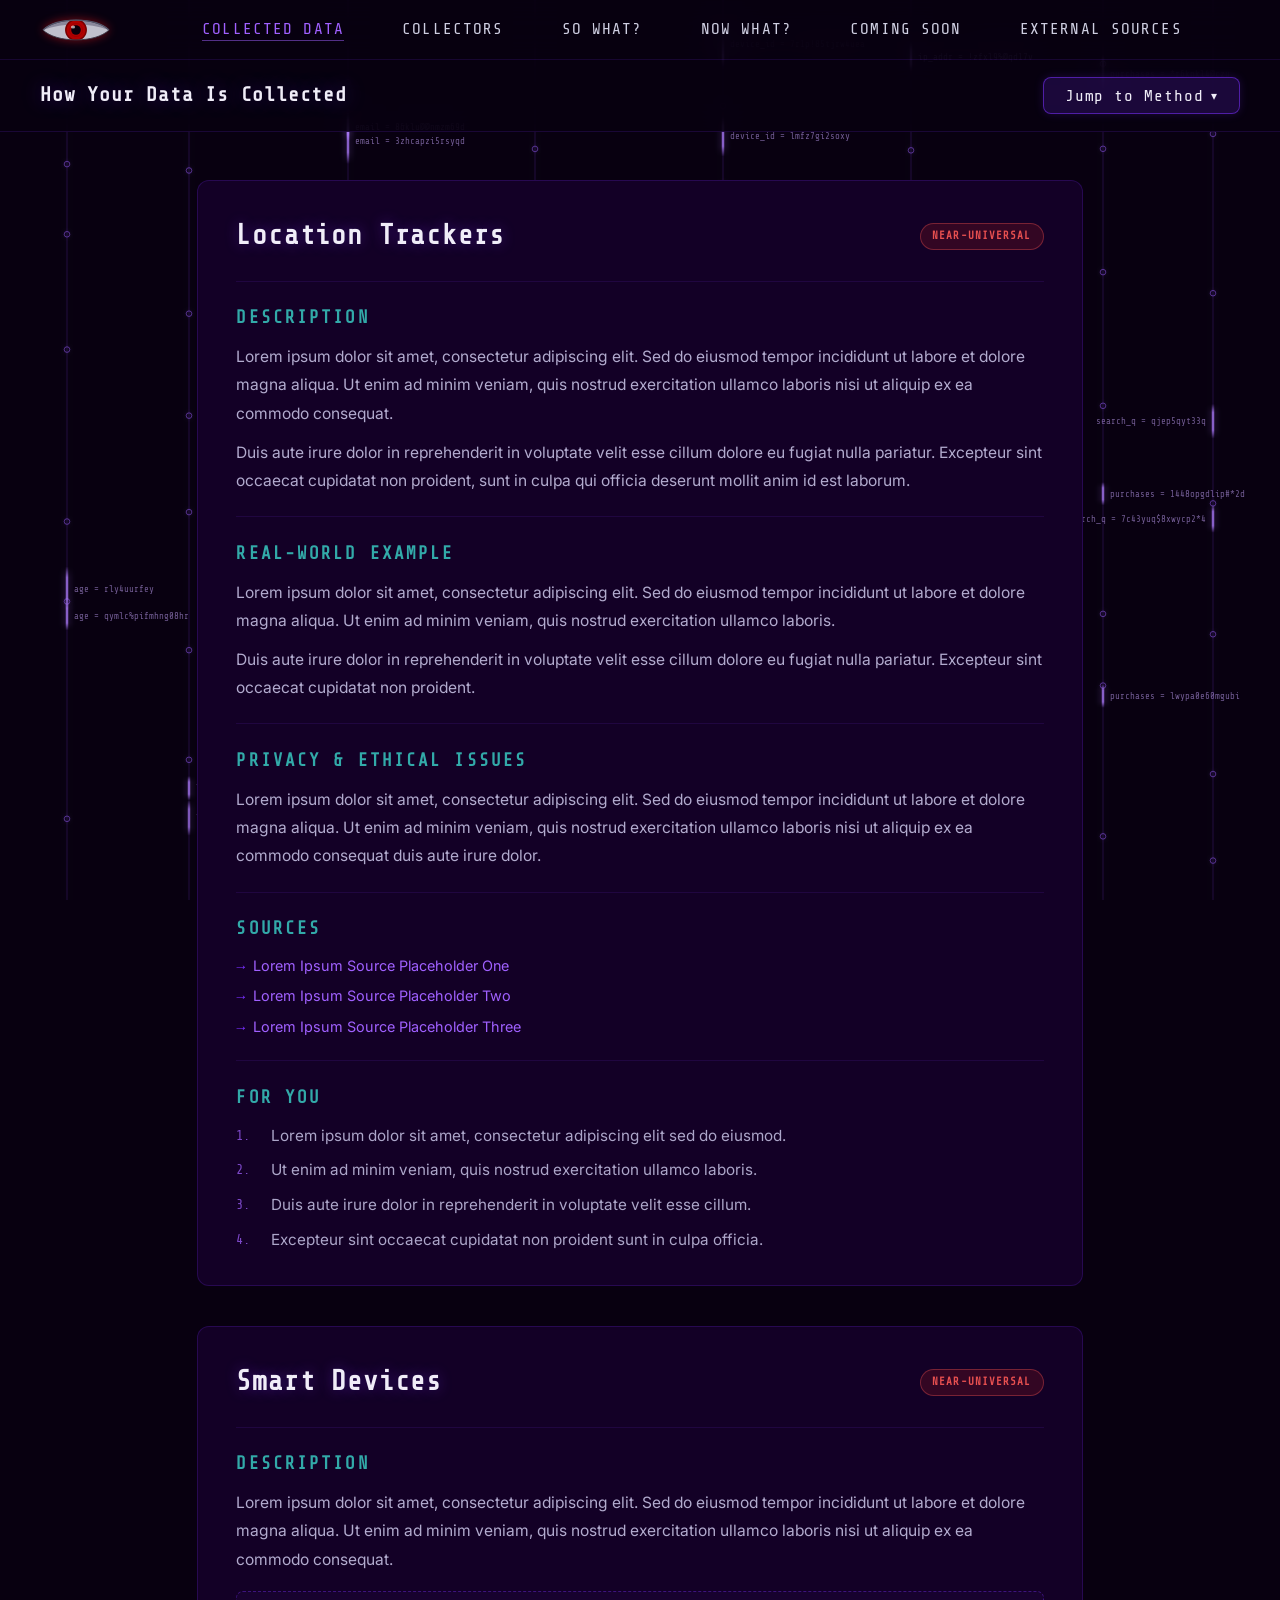
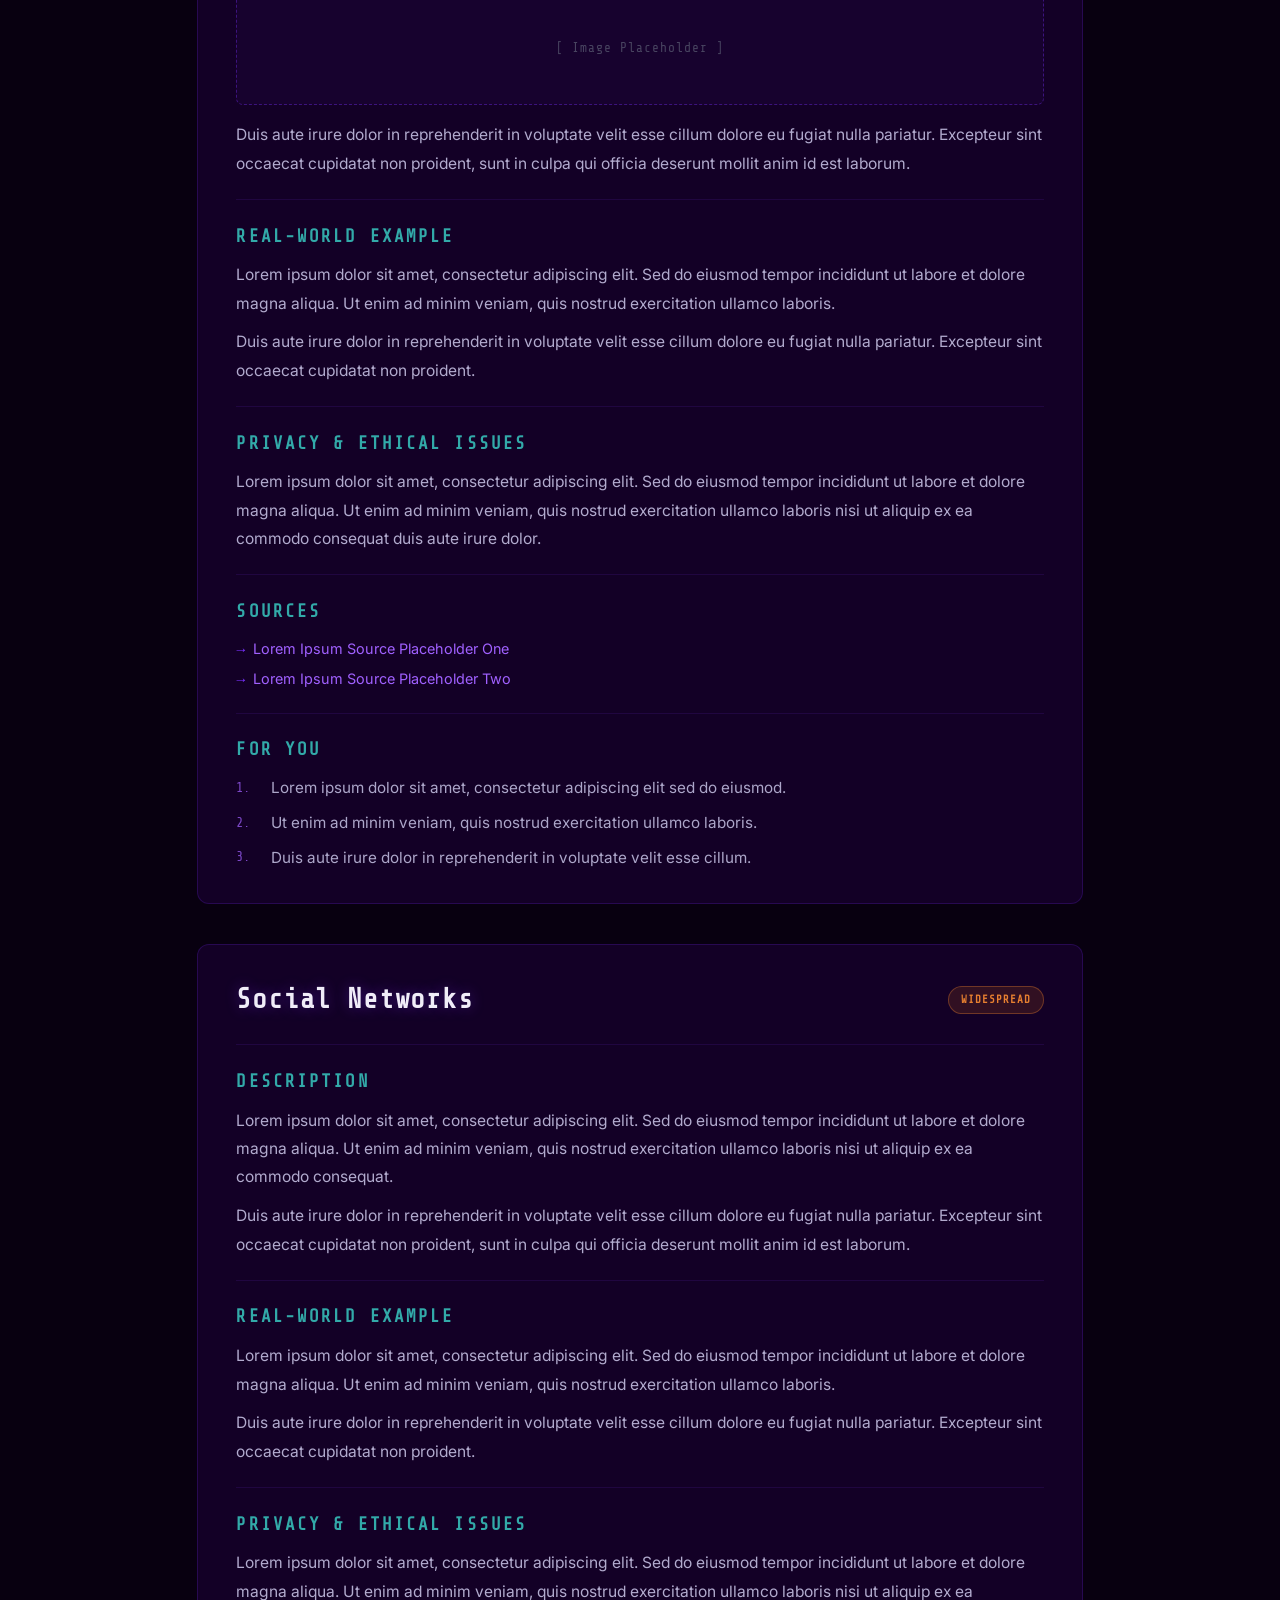
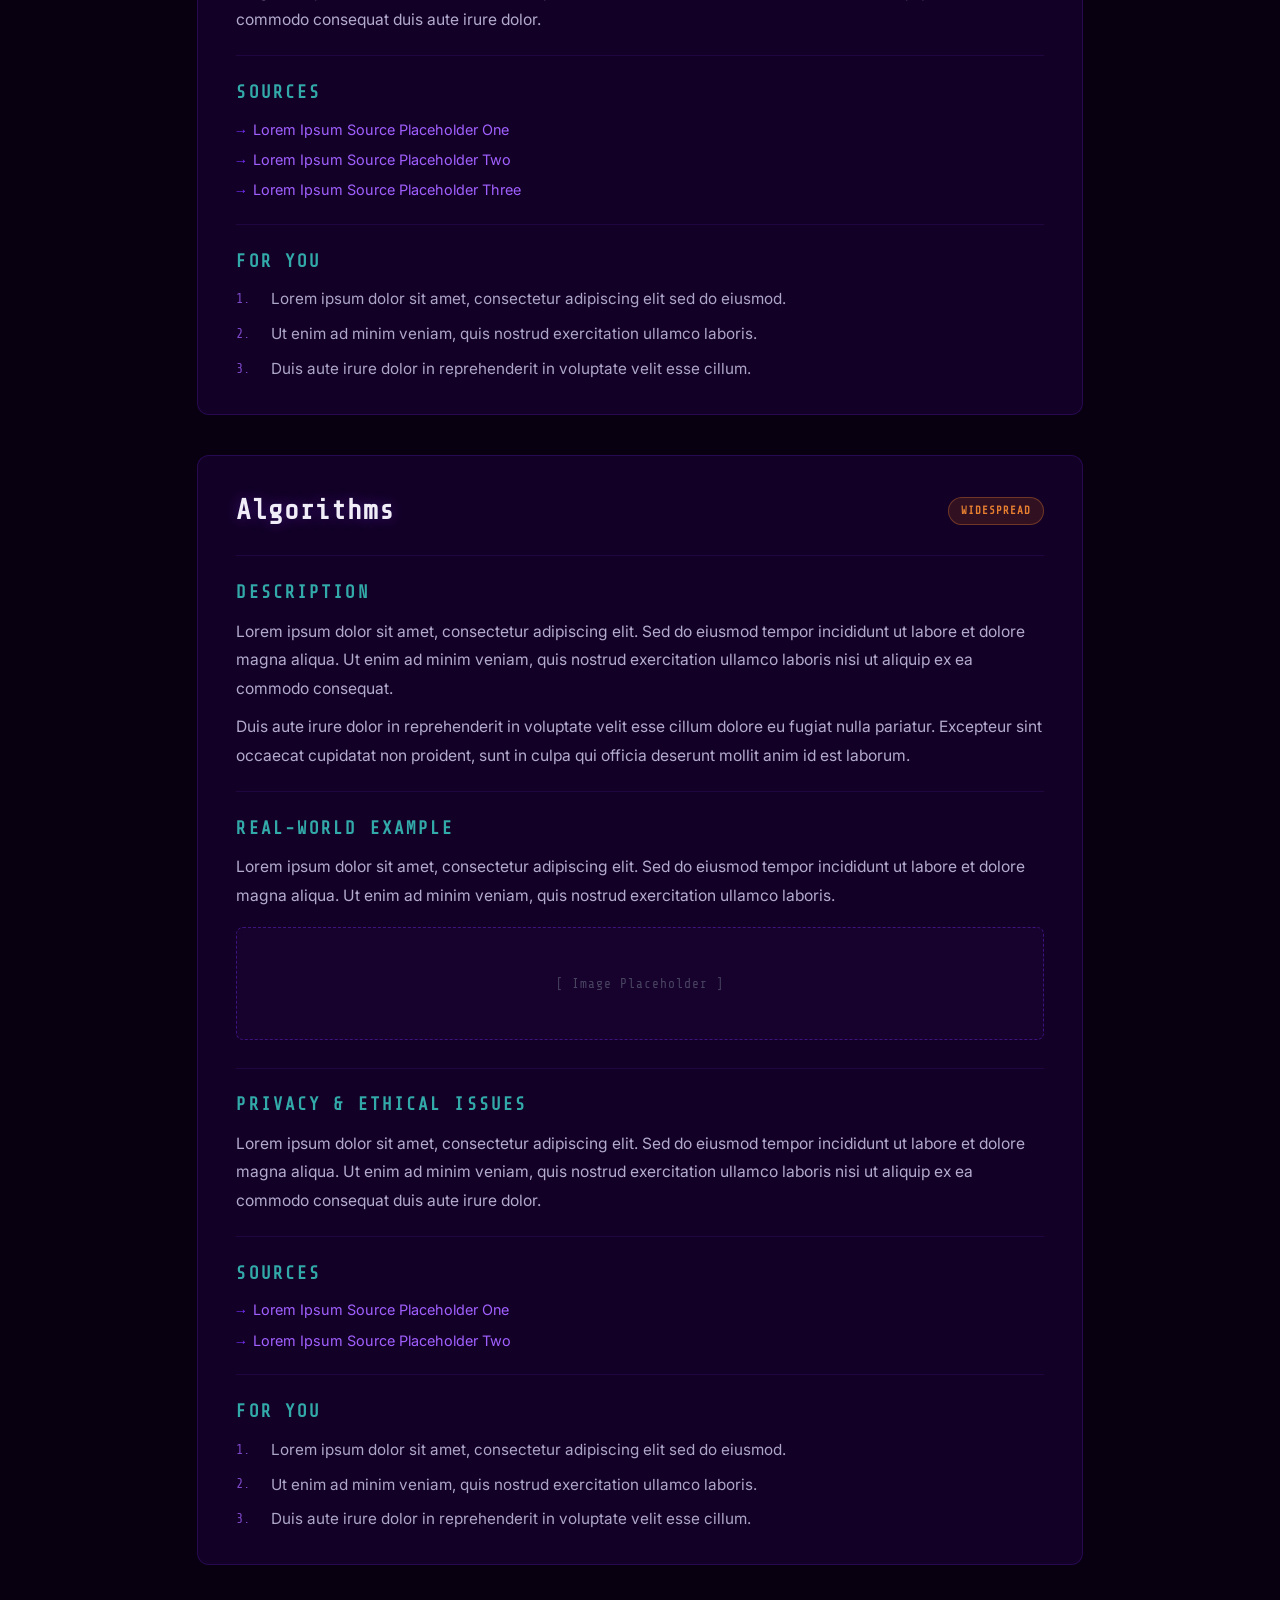
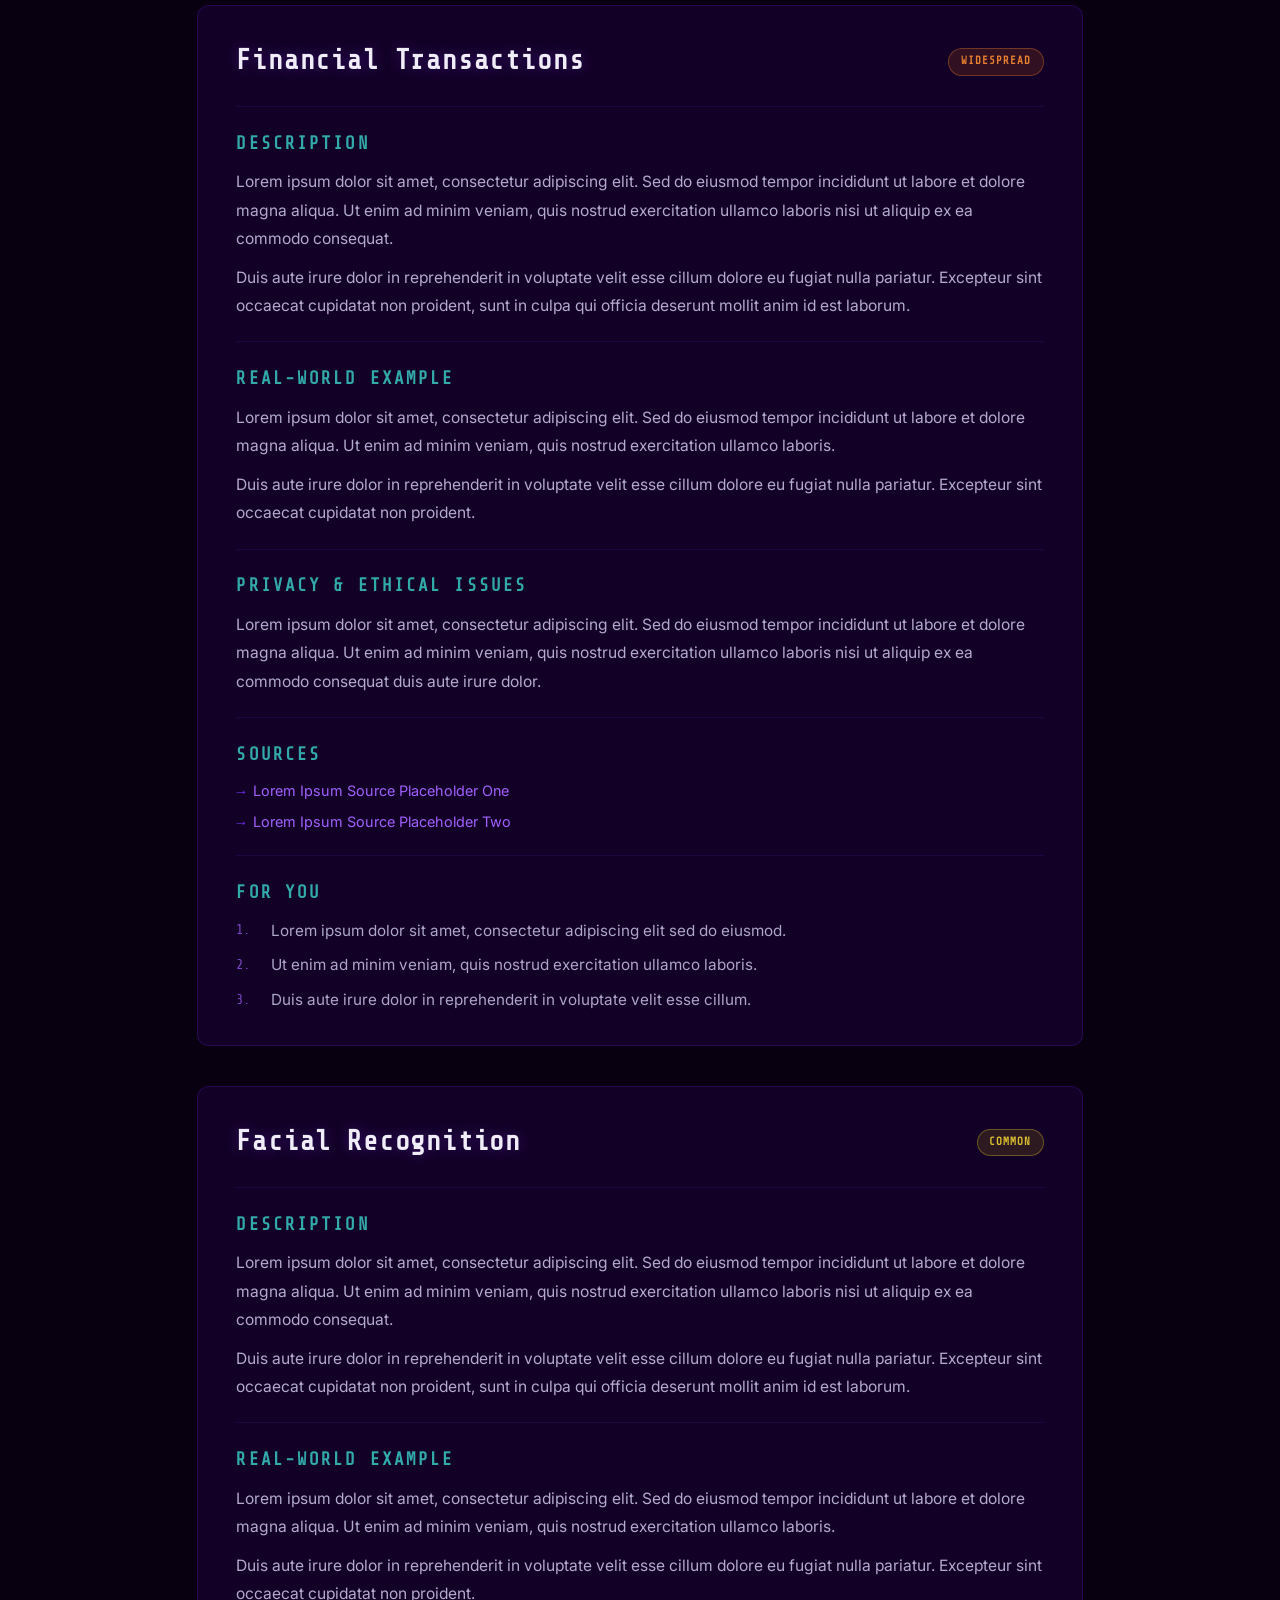
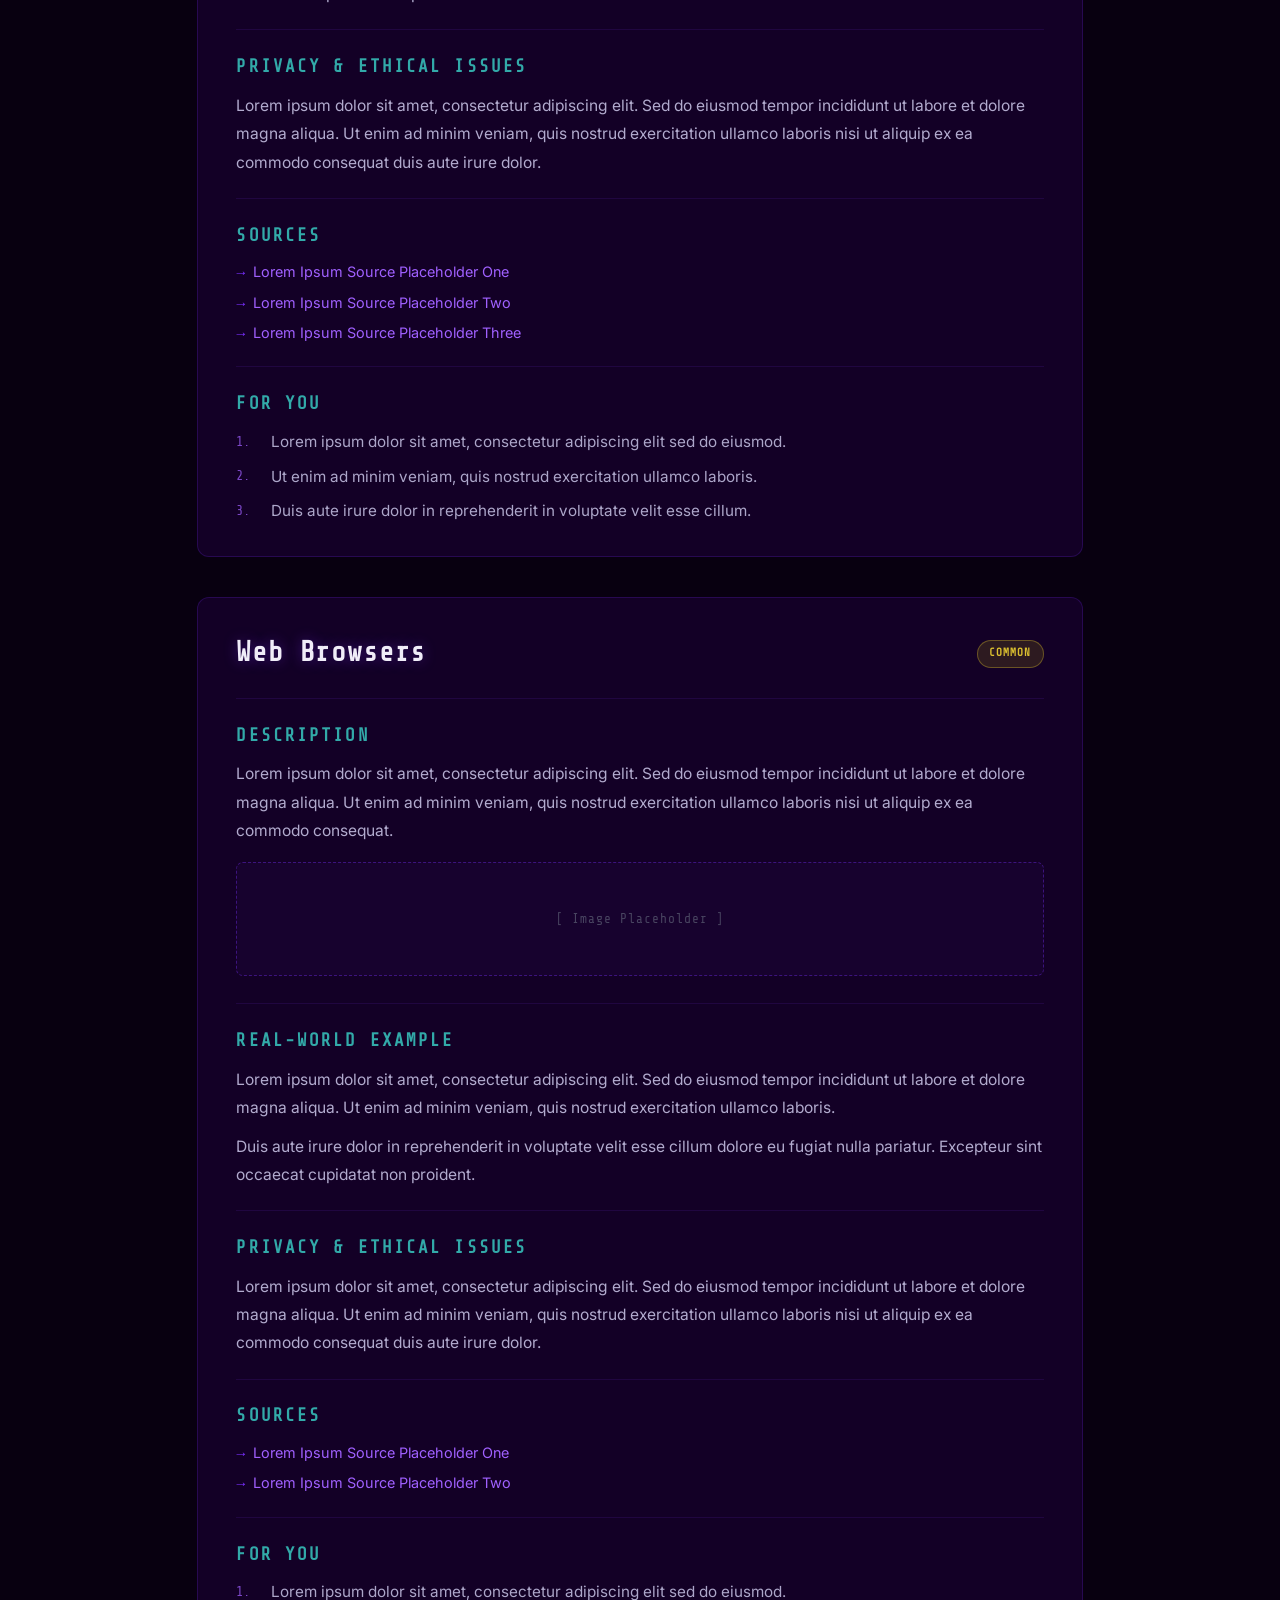
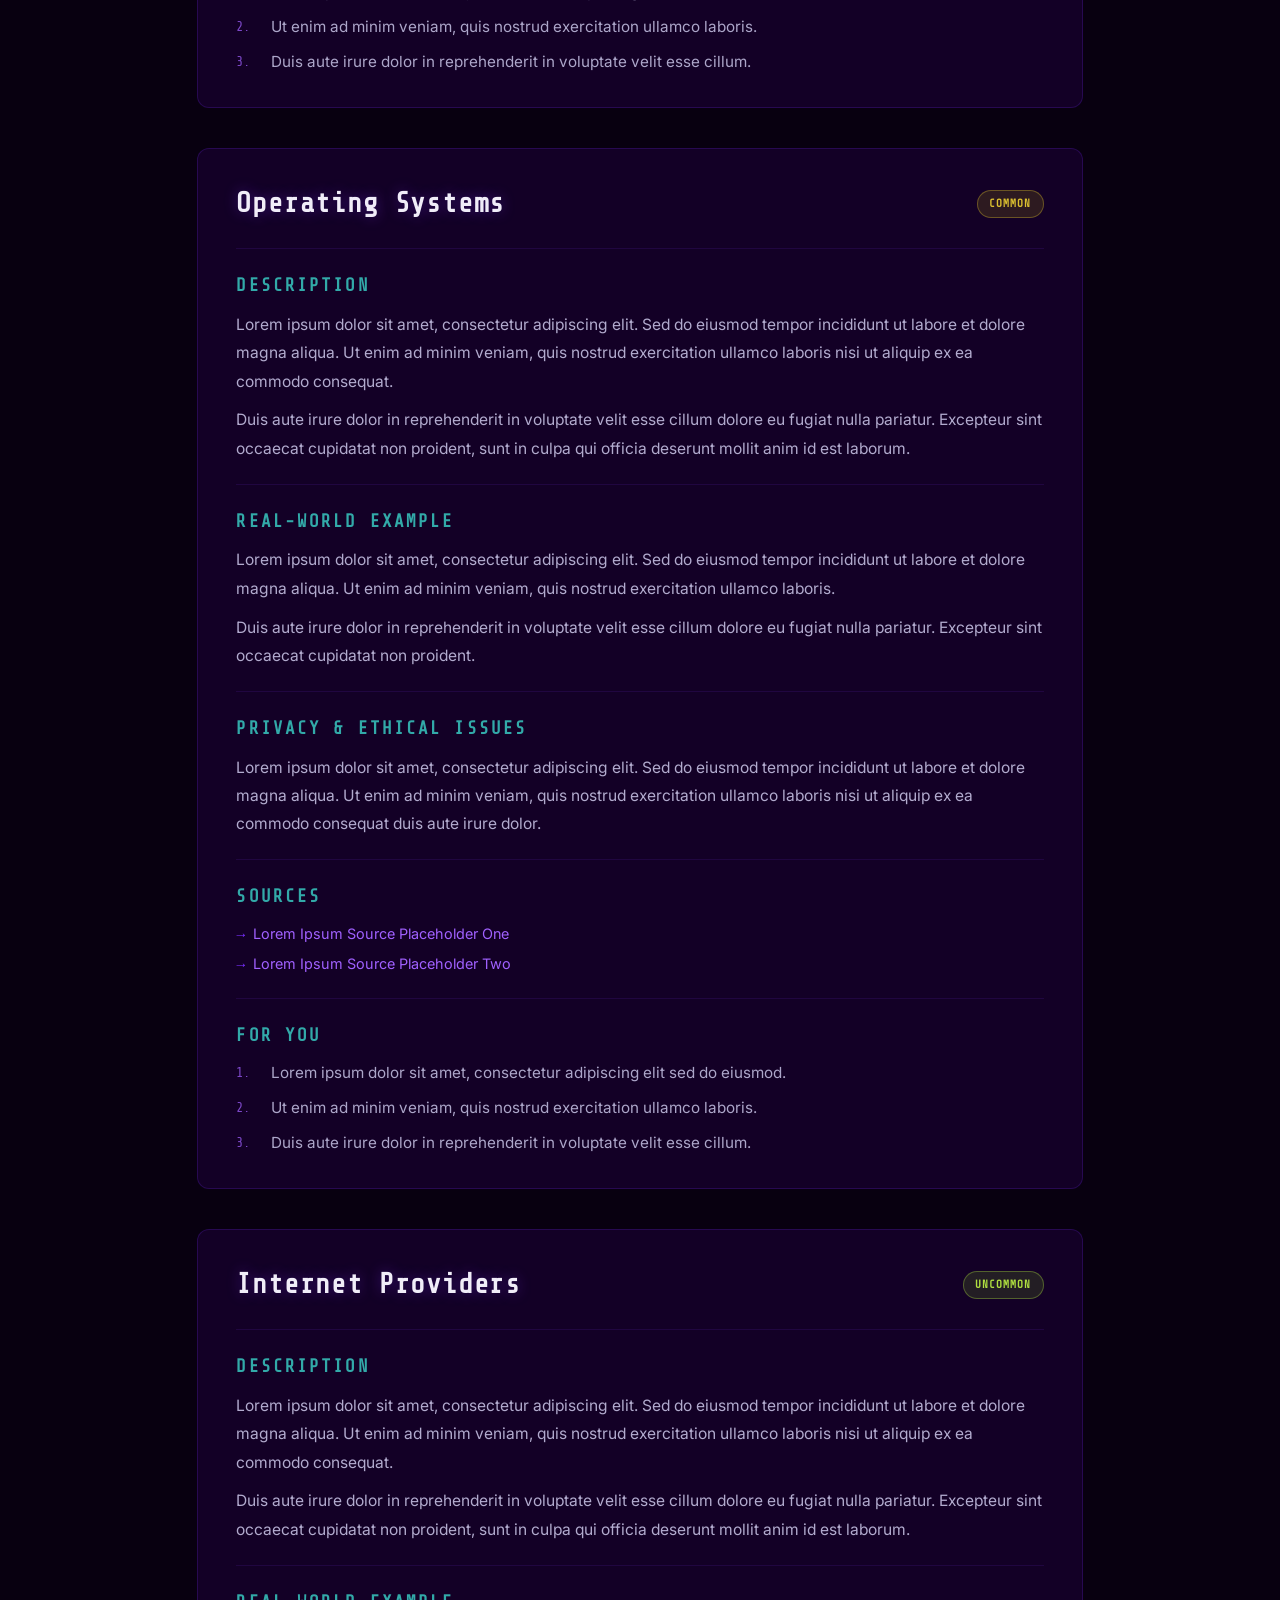
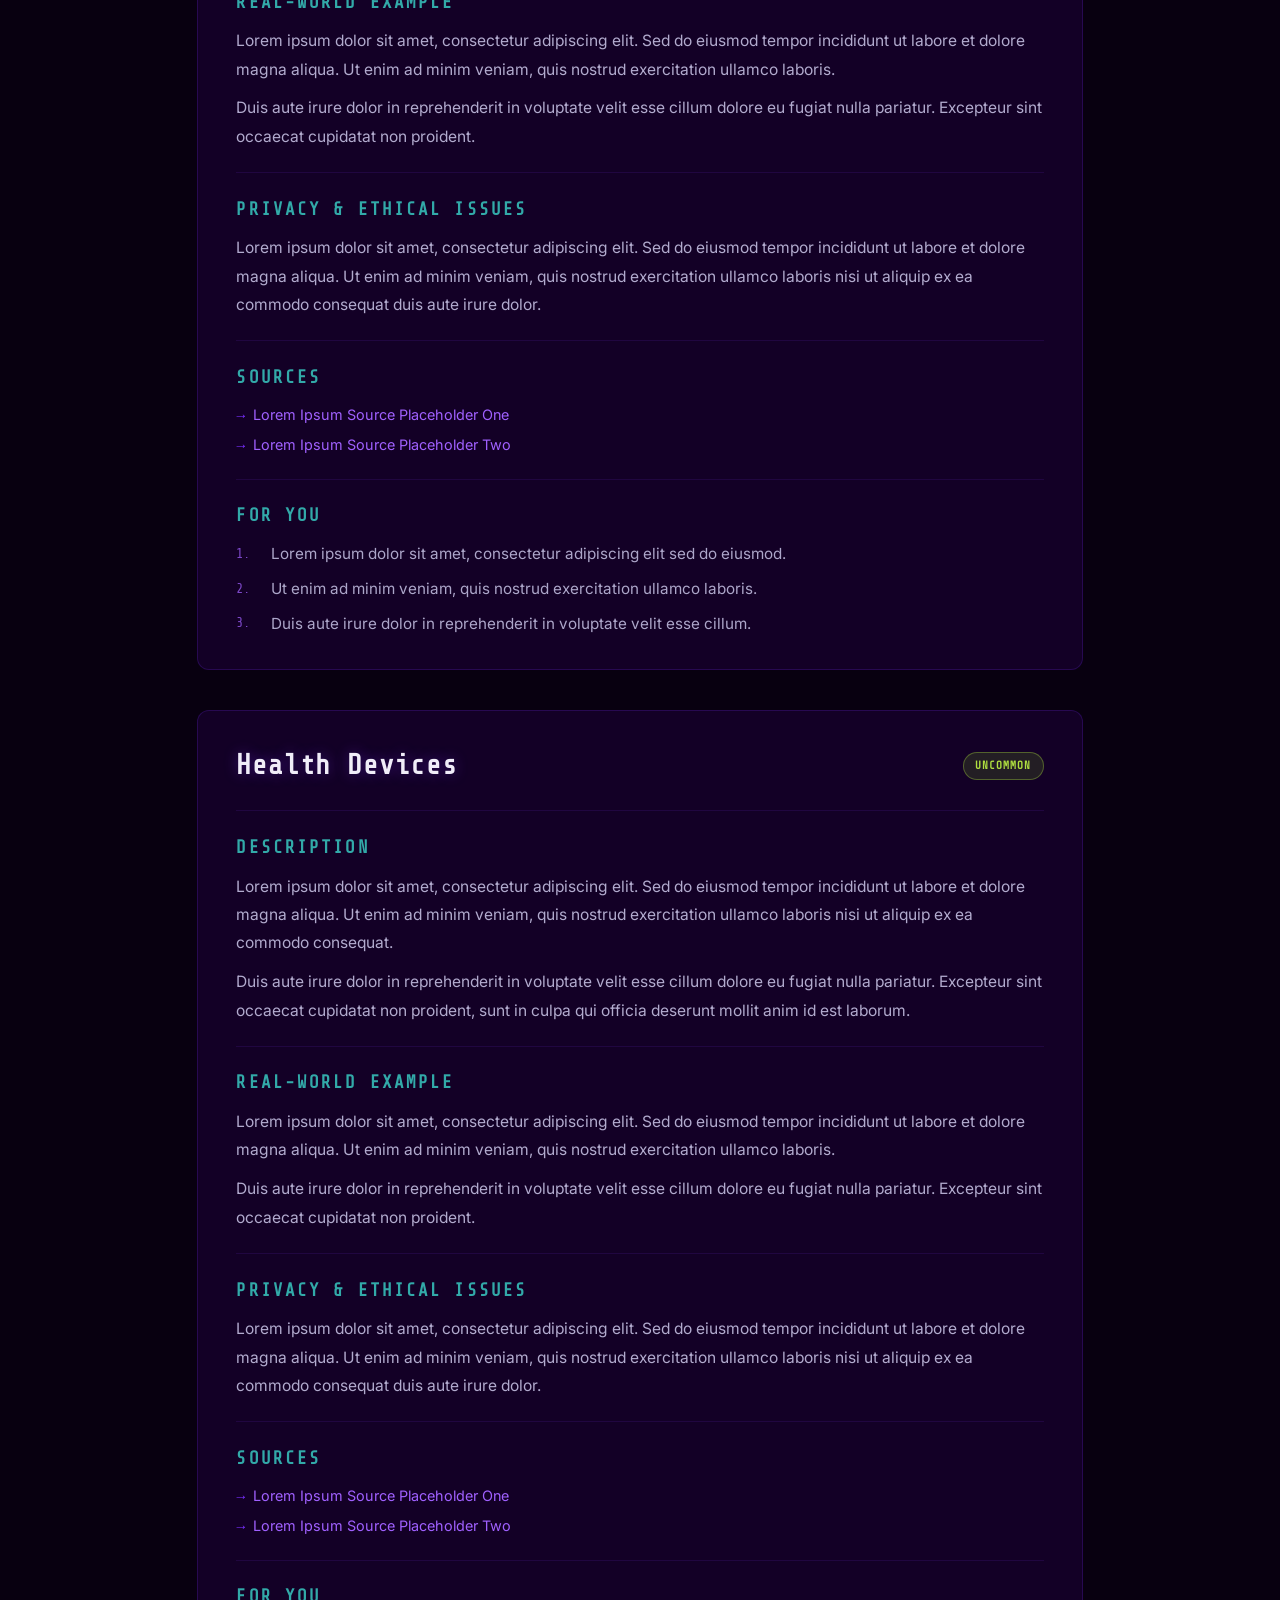
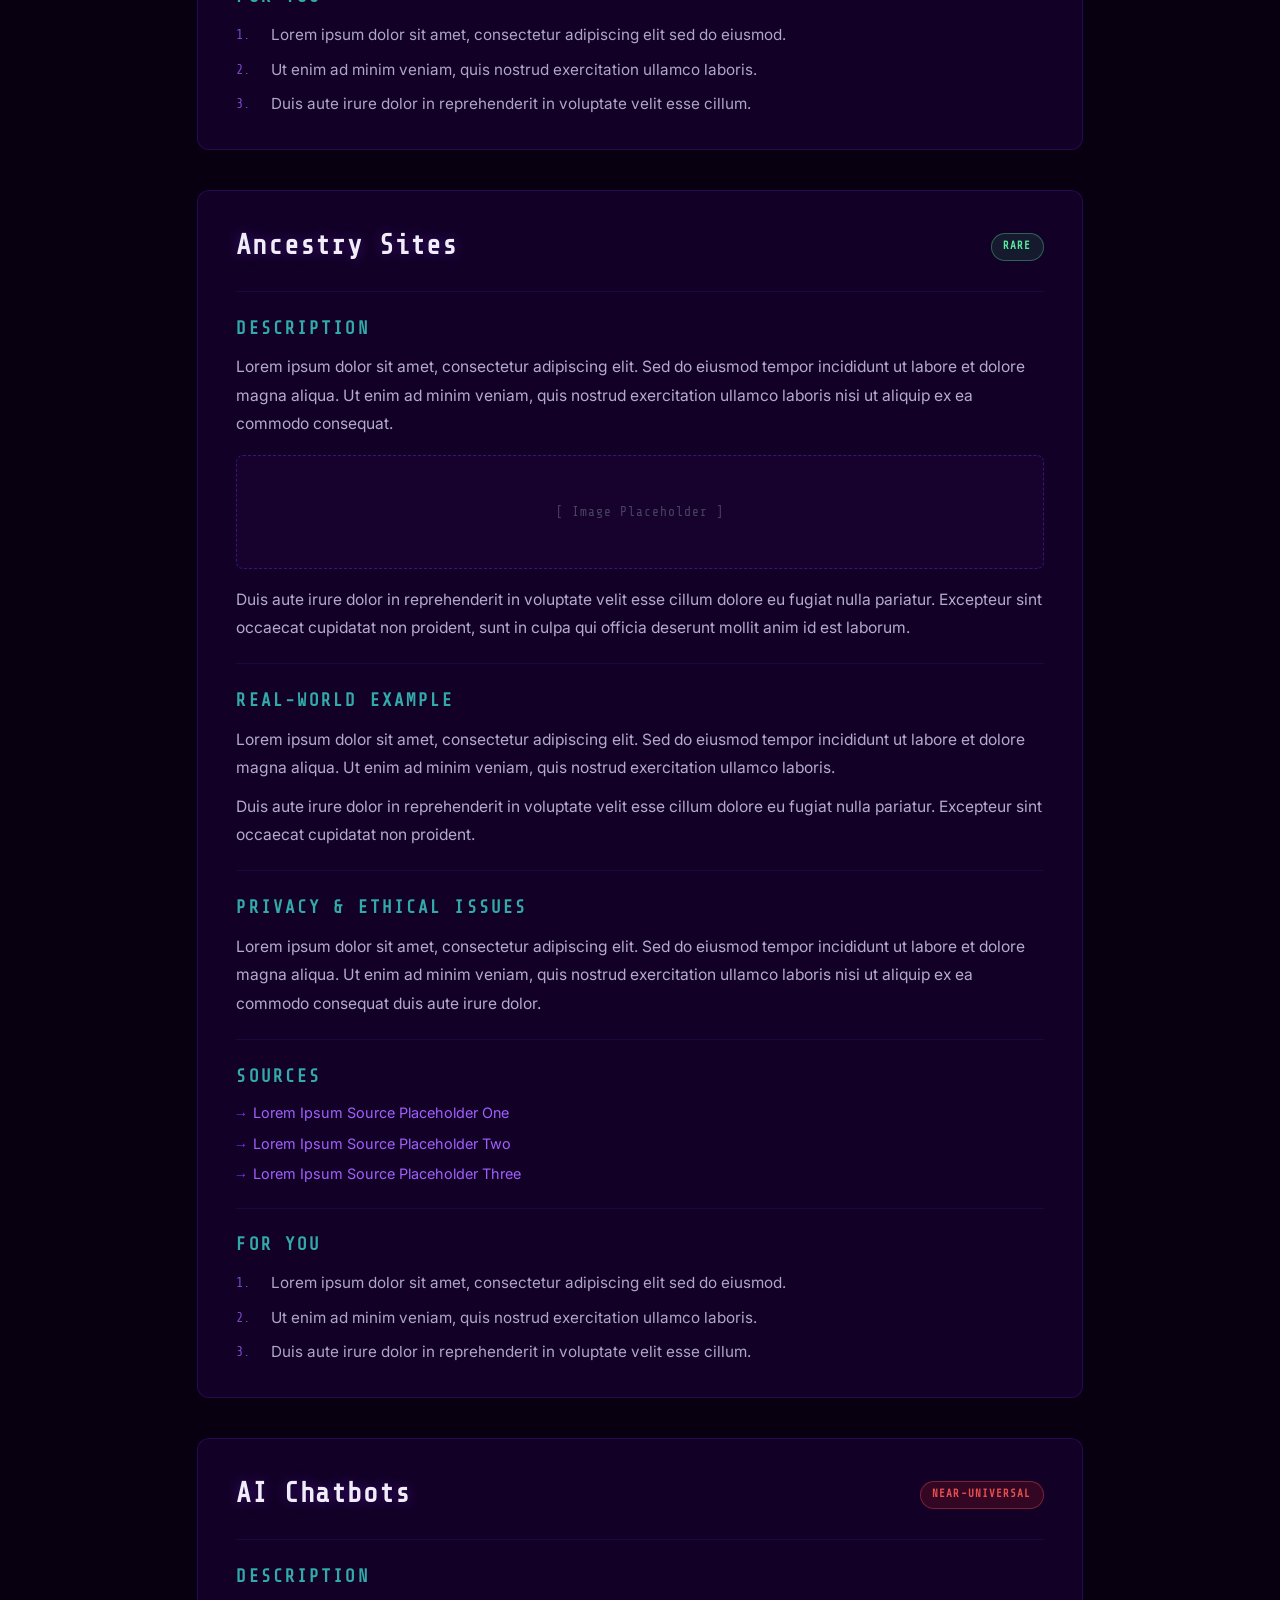
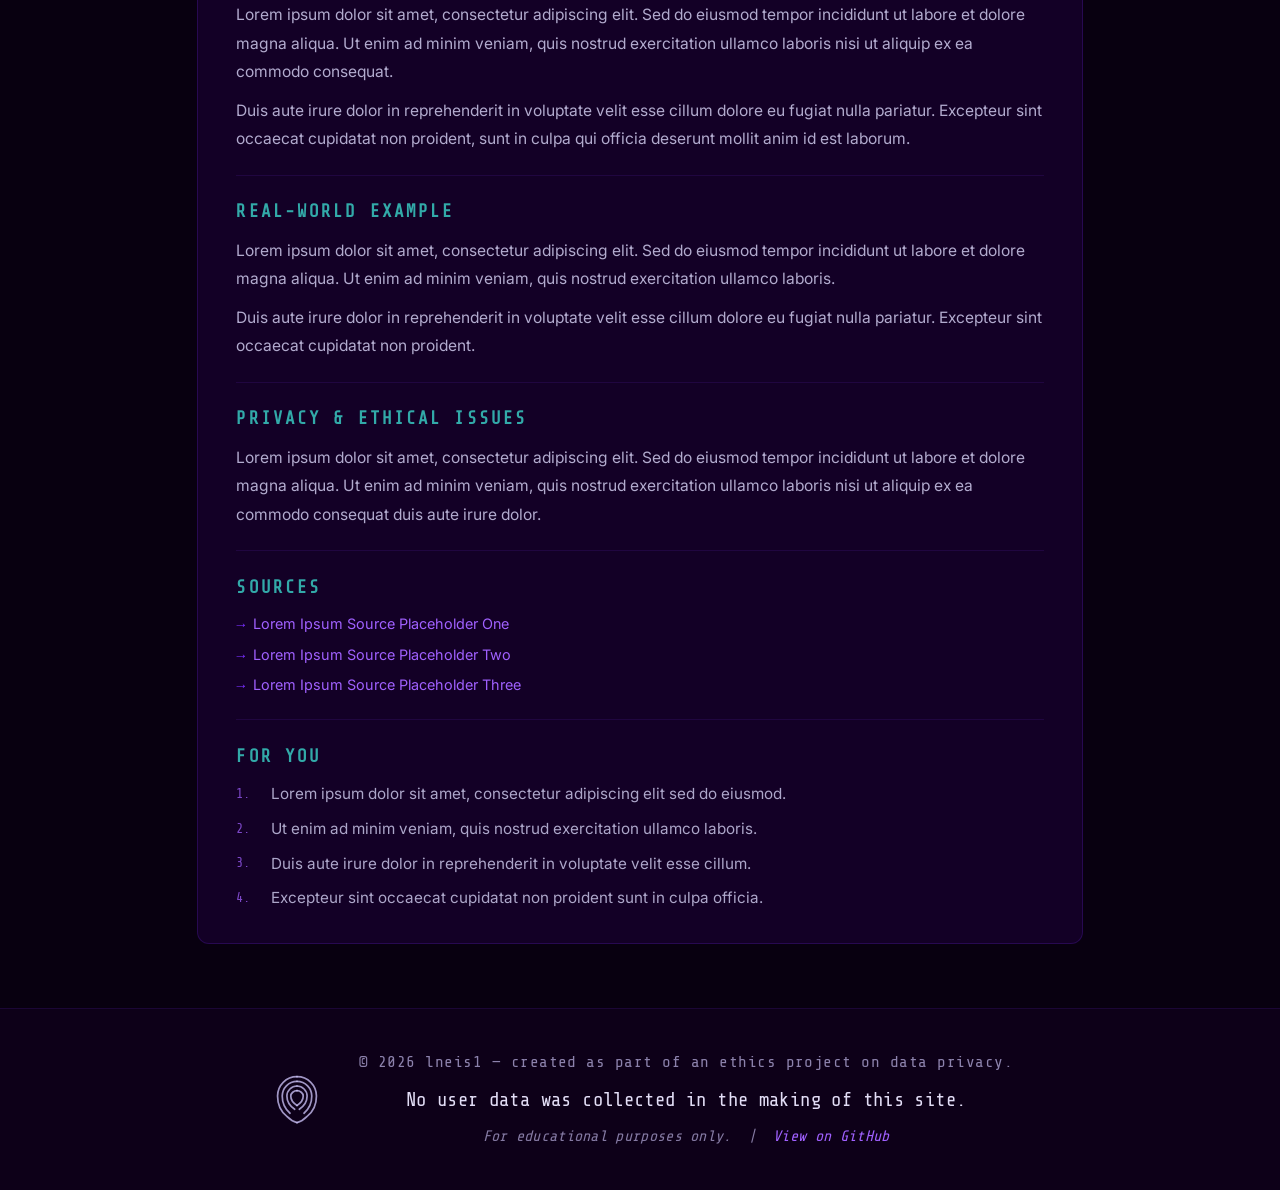
==== commit 25384396: "Finished all page layouts" ====
--- a/pages/collected.html
+++ b/pages/collected.html
@@ -40,10 +40,10 @@
             </a>
             <ul class="nav-links">
                 <li><a href="collected.html" class="nav-current">Collected Data</a></li>
-                <li><a href="#">Collectors</a></li>
-                <li><a href="#">So What?</a></li>
-                <li><a href="#">Now What?</a></li>
-                <li><a href="#">Other Section</a></li>
+                <li><a href="collectors.html">Collectors</a></li>
+                <li><a href="so-what.html">So What?</a></li>
+                <li><a href="now-what.html">Now What?</a></li>
+                <li><a href="#">Coming Soon</a></li>
                 <li><a href="#">External Sources</a></li>
             </ul>
         </nav>
--- a/assets/css/collected-style.css
+++ b/assets/css/collected-style.css
@@ -25,7 +25,7 @@
     --font-body: 'Inter', 'Segoe UI', sans-serif;
 
     --nav-h:    60px;
-    --header-h: 56px;
+    --header-h: 72px;
     --ease:     0.3s ease;
 
     /* Commonality pill colors */
@@ -206,7 +206,7 @@
 
 .header-title {
     font-family: var(--font-mono);
-    font-size: clamp(0.95rem, 2vw, 1.25rem);
+    font-size: clamp(1rem, 2vw, 1.25rem);
     color: var(--text-primary);
     letter-spacing: 0.04em;
     text-shadow: 0 0 20px var(--accent-glow);
@@ -226,14 +226,15 @@
     display: flex;
     align-items: center;
     gap: 0.45rem;
-    background: rgba(122, 48, 255, 0.10);
-    border: 1px solid rgba(122, 48, 255, 0.28);
-    border-radius: 6px;
+    background: rgba(122, 48, 255, 0.18);
+    border: 1px solid rgba(122, 48, 255, 0.55);
+    border-radius: 8px;
     color: var(--text-primary);
     font-family: var(--font-mono);
-    font-size: 0.85rem;
+    font-size: 1rem;
     letter-spacing: 0.06em;
-    padding: 0.4rem 0.9rem;
+    padding: 0.55rem 1.3rem;
+    box-shadow: 0 0 10px rgba(122, 48, 255, 0.18);
     cursor: pointer;
     transition: background var(--ease), border-color var(--ease);
 }
@@ -301,7 +302,7 @@
 }
 
 .cards-container {
-    max-width: 840px;
+    max-width: 950px;
     margin: 0 auto;
     padding: 0 2rem;
     display: flex;
@@ -352,7 +353,7 @@
 
 .method-name {
     font-family: var(--font-mono);
-    font-size: clamp(1.15rem, 3vw, 1.45rem);
+    font-size: clamp(1.25rem, 3vw, 1.7rem);
     color: var(--text-primary);
     letter-spacing: 0.03em;
     text-shadow: 0 0 14px var(--accent-glow);
@@ -417,10 +418,10 @@
 
 .section-label {
     font-family: var(--font-mono);
-    font-size: 0.78rem;
+    font-size: 1.1rem;
     letter-spacing: 0.12em;
     text-transform: uppercase;
-    color: var(--accent-bright);
+    color: #38c8c0;
     opacity: 0.85;
 }
 
@@ -550,36 +551,38 @@
 .footer-inner {
     max-width: 1120px;
     margin: 0 auto;
-    min-height: 120px;
+    min-height: 85px;
     display: flex;
     align-items: center;
+    justify-content: center;
     gap: 2rem;
 }
 
 .footer-text {
     display: flex;
     flex-direction: column;
-    gap: 0.3rem;
+    gap: 0.45rem;
+    text-align: center;
 }
 
 .footer-credit {
     font-family: var(--font-mono);
-    font-size: 0.8rem;
-    color: rgba(180, 170, 220, 0.55);
+    font-size: 1rem;
+    color: rgba(190, 180, 230, 0.72);
     letter-spacing: 0.03em;
 }
 
 .footer-statement {
     font-family: var(--font-mono);
+    font-size: 1.2rem;
+    color: rgba(235, 230, 255, 0.96);
+    letter-spacing: 0.02em;
+}
+
+.footer-disclaimer {
+    font-family: var(--font-mono);
     font-size: 0.95rem;
-    color: rgba(230, 225, 255, 0.92);
-    letter-spacing: 0.02em;
-}
-
-.footer-disclaimer {
-    font-family: var(--font-mono);
-    font-size: 0.78rem;
-    color: rgba(180, 170, 220, 0.5);
+    color: rgba(190, 180, 230, 0.68);
     font-style: italic;
     letter-spacing: 0.02em;
 }
@@ -629,20 +632,21 @@
     bottom: 2rem;
     right: 2rem;
     z-index: 90;
-    width: 40px;
-    height: 40px;
-    background: rgba(122, 48, 255, 0.15);
-    border: 1px solid rgba(122, 48, 255, 0.35);
-    border-radius: 8px;
-    color: var(--accent-bright);
-    font-size: 1.1rem;
+    width: 56px;
+    height: 56px;
+    background: rgba(122, 48, 255, 0.32);
+    border: 1.5px solid rgba(160, 96, 255, 0.70);
+    border-radius: 12px;
+    color: #ffffff;
+    font-size: 1.4rem;
     cursor: pointer;
     display: flex;
     align-items: center;
     justify-content: center;
+    box-shadow: 0 0 16px rgba(122, 48, 255, 0.45), 0 0 32px rgba(122, 48, 255, 0.20);
     opacity: 0;
     pointer-events: none;
-    transition: opacity var(--ease), background var(--ease), transform var(--ease);
+    transition: opacity var(--ease), background var(--ease), transform var(--ease), box-shadow var(--ease);
 }
 
 .scroll-top-btn.visible {
@@ -651,8 +655,9 @@
 }
 
 .scroll-top-btn:hover {
-    background: rgba(122, 48, 255, 0.28);
-    transform: translateY(-2px);
+    background: rgba(122, 48, 255, 0.52);
+    box-shadow: 0 0 22px rgba(122, 48, 255, 0.65), 0 0 50px rgba(122, 48, 255, 0.30);
+    transform: translateY(-3px);
 }
 
 /* ============================================================
